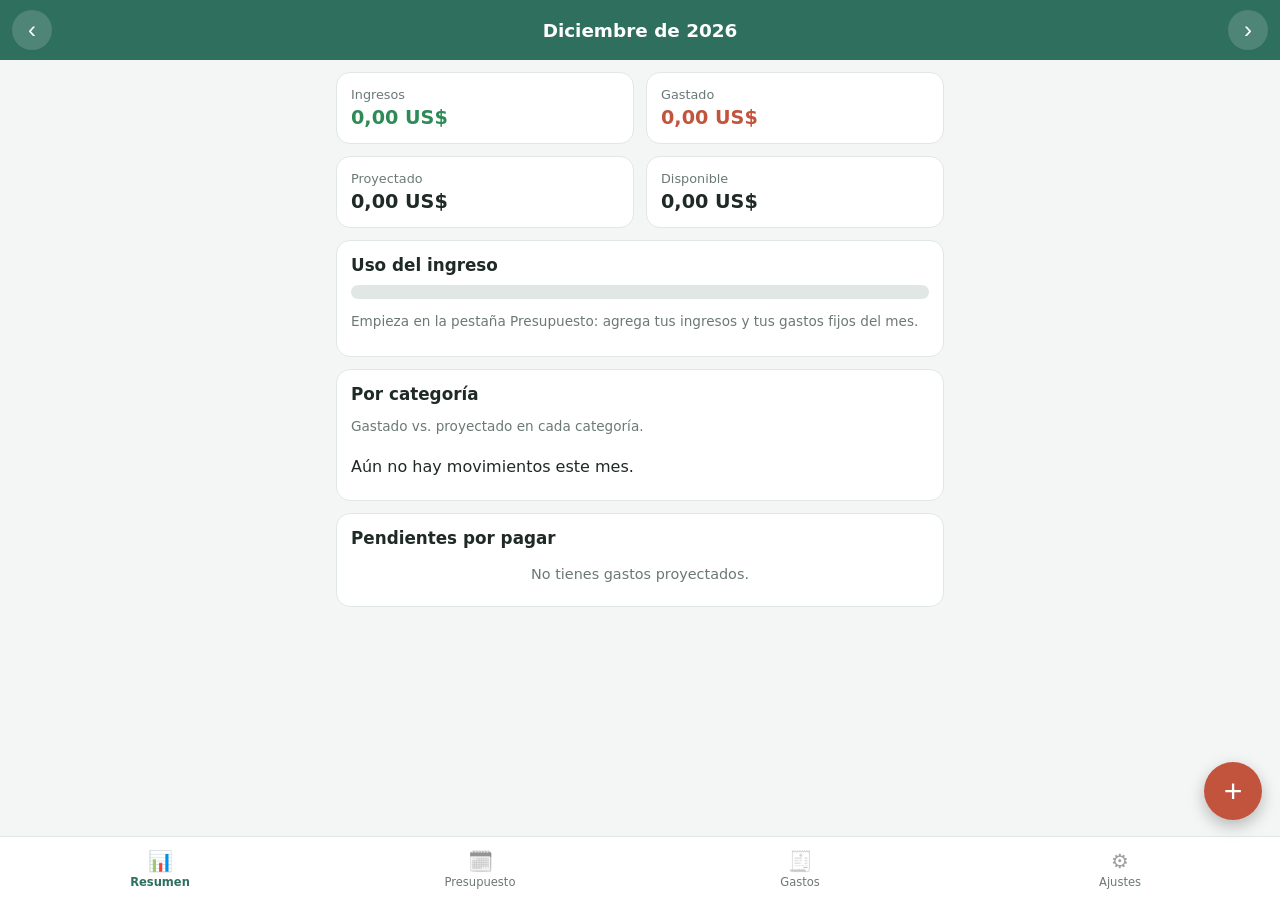
==== presupuesto/index.html @ 67d17700 "Add personal budget mobile app (PWA) Installable offline web app in presupuesto/: monthly income, pr" ====
<!doctype html>
<html lang="es">
<head>
  <meta charset="utf-8">
  <meta name="viewport" content="width=device-width,initial-scale=1,viewport-fit=cover">
  <title>Mi Presupuesto</title>
  <meta name="description" content="Presupuesto personal: ingresos, gastos proyectados y gastos adicionales por categoría.">
  <meta name="theme-color" content="#2f6f5e">
  <meta name="apple-mobile-web-app-capable" content="yes">
  <meta name="apple-mobile-web-app-status-bar-style" content="default">
  <meta name="apple-mobile-web-app-title" content="Presupuesto">
  <link rel="manifest" href="manifest.webmanifest">
  <link rel="icon" href="icons/icon.svg" type="image/svg+xml">
  <link rel="apple-touch-icon" href="icons/apple-touch-icon.png">
  <link rel="stylesheet" href="styles.css">
</head>
<body>
  <header class="topbar">
    <button class="icon-btn" id="prevMonth" aria-label="Mes anterior">‹</button>
    <h1 id="monthLabel">—</h1>
    <button class="icon-btn" id="nextMonth" aria-label="Mes siguiente">›</button>
  </header>

  <main>
    <!-- RESUMEN -->
    <section class="view active" id="view-resumen">
      <div class="cards">
        <div class="card stat">
          <span class="label">Ingresos</span>
          <span class="value income" id="sumIncome">0</span>
        </div>
        <div class="card stat">
          <span class="label">Gastado</span>
          <span class="value expense" id="sumSpent">0</span>
        </div>
        <div class="card stat">
          <span class="label">Proyectado</span>
          <span class="value" id="sumPlanned">0</span>
        </div>
        <div class="card stat">
          <span class="label">Disponible</span>
          <span class="value" id="sumAvailable">0</span>
        </div>
      </div>

      <div class="card">
        <div class="row-between">
          <h2>Uso del ingreso</h2>
          <span class="muted" id="usePct">0%</span>
        </div>
        <div class="bar big"><div class="bar-fill" id="useBar"></div></div>
        <p class="muted small" id="projectionNote"></p>
      </div>

      <div class="card">
        <h2>Por categoría</h2>
        <p class="muted small">Gastado vs. proyectado en cada categoría.</p>
        <ul class="cat-list" id="catSummary"></ul>
      </div>

      <div class="card">
        <div class="row-between">
          <h2>Pendientes por pagar</h2>
          <span class="muted" id="pendingTotal"></span>
        </div>
        <ul class="list" id="pendingList"></ul>
      </div>
    </section>

    <!-- PRESUPUESTO -->
    <section class="view" id="view-presupuesto">
      <div class="card">
        <div class="row-between">
          <h2>Ingresos del mes</h2>
          <button class="btn small" data-action="add-income">+ Ingreso</button>
        </div>
        <ul class="list" id="incomeList"></ul>
        <div class="row-between total-row"><span>Total</span><strong id="incomeTotal">0</strong></div>
      </div>

      <div class="card">
        <div class="row-between">
          <h2>Gastos proyectados</h2>
          <button class="btn small" data-action="add-planned">+ Gasto fijo</button>
        </div>
        <p class="muted small">Arriendo, servicios, deudas, mercado… Márcalos como pagados cuando los pagues.</p>
        <ul class="list" id="plannedList"></ul>
        <div class="row-between total-row"><span>Total</span><strong id="plannedTotal">0</strong></div>
      </div>

      <button class="btn ghost full" id="copyPrev">Copiar presupuesto del mes anterior</button>
    </section>

    <!-- GASTOS -->
    <section class="view" id="view-gastos">
      <div class="card">
        <div class="row-between">
          <h2>Gastos registrados</h2>
          <select id="filterCat" aria-label="Filtrar por categoría"></select>
        </div>
        <ul class="list" id="expenseList"></ul>
        <div class="row-between total-row"><span>Total</span><strong id="expenseTotal">0</strong></div>
      </div>
    </section>

    <!-- AJUSTES -->
    <section class="view" id="view-ajustes">
      <div class="card">
        <div class="row-between">
          <h2>Categorías</h2>
          <button class="btn small" data-action="add-category">+ Categoría</button>
        </div>
        <ul class="list" id="categoryList"></ul>
      </div>

      <div class="card">
        <h2>Moneda</h2>
        <select id="currency">
          <option value="USD">Dólar (USD)</option>
          <option value="COP">Peso colombiano (COP)</option>
          <option value="MXN">Peso mexicano (MXN)</option>
          <option value="EUR">Euro (EUR)</option>
          <option value="ARS">Peso argentino (ARS)</option>
          <option value="CLP">Peso chileno (CLP)</option>
          <option value="PEN">Sol peruano (PEN)</option>
          <option value="GTQ">Quetzal (GTQ)</option>
          <option value="DOP">Peso dominicano (DOP)</option>
        </select>
      </div>

      <div class="card">
        <h2>Tus datos</h2>
        <p class="muted small">Todo se guarda solo en este celular. Haz copias de seguridad de vez en cuando.</p>
        <div class="btn-col">
          <button class="btn ghost" id="exportJson">Descargar copia de seguridad</button>
          <label class="btn ghost file-btn">Restaurar copia
            <input type="file" id="importJson" accept="application/json,.json" hidden>
          </label>
          <button class="btn ghost" id="exportCsv">Exportar gastos del mes (CSV)</button>
          <button class="btn danger" id="resetAll">Borrar todos los datos</button>
        </div>
      </div>
    </section>
  </main>

  <button class="fab" data-action="add-expense" aria-label="Registrar gasto">+</button>

  <nav class="tabbar">
    <button class="tab active" data-view="resumen"><span>📊</span>Resumen</button>
    <button class="tab" data-view="presupuesto"><span>🗓️</span>Presupuesto</button>
    <button class="tab" data-view="gastos"><span>🧾</span>Gastos</button>
    <button class="tab" data-view="ajustes"><span>⚙️</span>Ajustes</button>
  </nav>

  <dialog id="modal">
    <form method="dialog" id="modalForm">
      <h2 id="modalTitle"></h2>
      <div id="modalBody"></div>
      <div class="modal-actions">
        <button type="button" class="btn danger ghost" id="modalDelete" hidden>Eliminar</button>
        <span class="spacer"></span>
        <button type="button" class="btn ghost" id="modalCancel">Cancelar</button>
        <button type="submit" class="btn" id="modalSave">Guardar</button>
      </div>
    </form>
  </dialog>

  <div class="toast" id="toast" role="status" aria-live="polite"></div>

  <script src="app.js"></script>
</body>
</html>
---- presupuesto/styles.css ----
:root {
  --bg: #f4f6f5;
  --surface: #ffffff;
  --text: #1f2a27;
  --muted: #6b7975;
  --border: #e1e7e5;
  --primary: #2f6f5e;
  --primary-soft: #e3f0ec;
  --income: #2e8b57;
  --expense: #c2543d;
  --warn: #d9952b;
  --radius: 14px;
  --tabbar-h: 64px;
}

@media (prefers-color-scheme: dark) {
  :root {
    --bg: #111715;
    --surface: #1a2220;
    --text: #e6eeeb;
    --muted: #93a39e;
    --border: #2a3532;
    --primary: #5fb59b;
    --primary-soft: #1f3530;
    --income: #5cc28a;
    --expense: #ee7e66;
  }
}

* { box-sizing: border-box; }

html, body {
  margin: 0;
  background: var(--bg);
  color: var(--text);
  font-family: system-ui, -apple-system, "Segoe UI", Roboto, sans-serif;
  font-size: 16px;
  -webkit-tap-highlight-color: transparent;
}

body {
  padding-bottom: calc(var(--tabbar-h) + env(safe-area-inset-bottom) + 24px);
}

h1, h2 { margin: 0; }
h2 { font-size: 1.05rem; }

.muted { color: var(--muted); }
.small { font-size: 0.85rem; }

/* Barra superior */
.topbar {
  position: sticky;
  top: 0;
  z-index: 5;
  display: flex;
  align-items: center;
  justify-content: space-between;
  padding: calc(10px + env(safe-area-inset-top)) 12px 10px;
  background: var(--primary);
  color: #fff;
}
.topbar h1 { font-size: 1.15rem; }
.icon-btn {
  width: 40px; height: 40px;
  border: 0; border-radius: 50%;
  background: rgba(255,255,255,0.15);
  color: inherit;
  font-size: 1.5rem;
  line-height: 1;
  cursor: pointer;
}

main { max-width: 640px; margin: 0 auto; padding: 12px 16px; }

.view { display: none; flex-direction: column; gap: 12px; }
.view.active { display: flex; }

.card {
  background: var(--surface);
  border: 1px solid var(--border);
  border-radius: var(--radius);
  padding: 14px;
}

.cards { display: grid; grid-template-columns: 1fr 1fr; gap: 12px; }
.stat { display: flex; flex-direction: column; gap: 4px; }
.stat .label { font-size: 0.8rem; color: var(--muted); }
.stat .value { font-size: 1.2rem; font-weight: 700; font-variant-numeric: tabular-nums; word-break: break-all; }
.value.income { color: var(--income); }
.value.expense { color: var(--expense); }
.value.negative { color: var(--expense); }

.row-between { display: flex; align-items: center; justify-content: space-between; gap: 8px; }
.total-row { border-top: 1px solid var(--border); margin-top: 8px; padding-top: 10px; }

/* Barras de progreso */
.bar { height: 8px; border-radius: 99px; background: var(--border); overflow: hidden; margin-top: 6px; }
.bar.big { height: 14px; margin: 10px 0 6px; }
.bar-fill { height: 100%; width: 0; background: var(--primary); border-radius: inherit; transition: width .3s; }
.bar-fill.warn { background: var(--warn); }
.bar-fill.over { background: var(--expense); }

/* Listas */
.list, .cat-list { list-style: none; margin: 8px 0 0; padding: 0; }
.list li {
  display: flex; align-items: center; gap: 10px;
  padding: 10px 0;
  border-bottom: 1px solid var(--border);
}
.list li:last-child { border-bottom: 0; }
.list .empty { color: var(--muted); font-size: 0.9rem; justify-content: center; border: 0; }
.item-main { flex: 1; min-width: 0; cursor: pointer; }
.item-title { white-space: nowrap; overflow: hidden; text-overflow: ellipsis; }
.item-sub { font-size: 0.8rem; color: var(--muted); }
.amount { font-weight: 600; font-variant-numeric: tabular-nums; white-space: nowrap; }
.amount.neg { color: var(--expense); }
.amount.pos { color: var(--income); }
.paid .item-title { text-decoration: line-through; color: var(--muted); }

.emoji {
  width: 36px; height: 36px; flex: none;
  display: grid; place-items: center;
  border-radius: 10px;
  background: var(--primary-soft);
  font-size: 1.1rem;
}

.cat-list li { padding: 10px 0; border-bottom: 1px solid var(--border); }
.cat-list li:last-child { border-bottom: 0; }
.cat-head { display: flex; align-items: center; gap: 8px; }
.cat-head .name { flex: 1; }
.cat-head .nums { font-size: 0.85rem; color: var(--muted); font-variant-numeric: tabular-nums; }

.check {
  width: 26px; height: 26px; flex: none;
  border-radius: 50%;
  border: 2px solid var(--border);
  background: transparent;
  color: #fff;
  font-size: 0.9rem;
  cursor: pointer;
}
.check.on { background: var(--income); border-color: var(--income); }

.tag {
  display: inline-block;
  font-size: 0.7rem;
  padding: 1px 6px;
  border-radius: 99px;
  background: var(--primary-soft);
  color: var(--primary);
  margin-left: 4px;
}

/* Botones */
.btn {
  appearance: none;
  border: 0;
  border-radius: 10px;
  background: var(--primary);
  color: #fff;
  padding: 12px 16px;
  font: inherit;
  font-weight: 600;
  cursor: pointer;
  text-align: center;
}
.btn.small { padding: 6px 12px; font-size: 0.85rem; }
.btn.ghost { background: var(--primary-soft); color: var(--primary); }
.btn.danger { background: var(--expense); color: #fff; }
.btn.danger.ghost { background: transparent; color: var(--expense); padding-left: 0; }
.btn.full { width: 100%; }
.btn-col { display: flex; flex-direction: column; gap: 8px; margin-top: 10px; }
.file-btn { display: block; }

.fab {
  position: fixed;
  right: 18px;
  bottom: calc(var(--tabbar-h) + env(safe-area-inset-bottom) + 16px);
  width: 58px; height: 58px;
  border-radius: 50%;
  border: 0;
  background: var(--expense);
  color: #fff;
  font-size: 2rem;
  line-height: 1;
  box-shadow: 0 6px 16px rgba(0,0,0,0.25);
  cursor: pointer;
  z-index: 6;
}

/* Barra de pestañas */
.tabbar {
  position: fixed;
  left: 0; right: 0; bottom: 0;
  height: calc(var(--tabbar-h) + env(safe-area-inset-bottom));
  padding-bottom: env(safe-area-inset-bottom);
  display: grid;
  grid-template-columns: repeat(4, 1fr);
  background: var(--surface);
  border-top: 1px solid var(--border);
  z-index: 5;
}
.tab {
  border: 0; background: none;
  color: var(--muted);
  font: inherit; font-size: 0.72rem;
  display: flex; flex-direction: column; align-items: center; justify-content: center; gap: 2px;
  cursor: pointer;
}
.tab span { font-size: 1.25rem; filter: grayscale(1); opacity: .7; }
.tab.active { color: var(--primary); font-weight: 600; }
.tab.active span { filter: none; opacity: 1; }

/* Formularios */
select, input, textarea {
  width: 100%;
  font: inherit;
  font-size: 16px; /* evita zoom en iOS */
  color: var(--text);
  background: var(--bg);
  border: 1px solid var(--border);
  border-radius: 10px;
  padding: 10px 12px;
}
#filterCat { width: auto; max-width: 50%; padding: 6px 10px; }
.field { display: flex; flex-direction: column; gap: 4px; margin-bottom: 12px; }
.field label { font-size: 0.85rem; color: var(--muted); }
.field-row { display: grid; grid-template-columns: 1fr 1fr; gap: 10px; }
.checkbox { display: flex; align-items: center; gap: 8px; margin-bottom: 12px; }
.checkbox input { width: auto; }

dialog {
  width: min(520px, calc(100% - 24px));
  border: 0;
  border-radius: var(--radius);
  padding: 18px;
  background: var(--surface);
  color: var(--text);
}
dialog::backdrop { background: rgba(0,0,0,0.45); }
dialog h2 { margin-bottom: 14px; }
.modal-actions { display: flex; gap: 8px; align-items: center; margin-top: 6px; }
.spacer { flex: 1; }

.emoji-picker { display: flex; flex-wrap: wrap; gap: 6px; }
.emoji-picker button {
  width: 40px; height: 40px;
  border-radius: 10px;
  border: 1px solid var(--border);
  background: var(--bg);
  font-size: 1.2rem;
  cursor: pointer;
}
.emoji-picker button.on { border-color: var(--primary); background: var(--primary-soft); }

.toast {
  position: fixed;
  left: 50%;
  bottom: calc(var(--tabbar-h) + env(safe-area-inset-bottom) + 90px);
  transform: translateX(-50%) translateY(20px);
  background: var(--text);
  color: var(--surface);
  padding: 10px 16px;
  border-radius: 99px;
  font-size: 0.9rem;
  opacity: 0;
  pointer-events: none;
  transition: opacity .2s, transform .2s;
  z-index: 20;
  max-width: calc(100% - 32px);
}
.toast.show { opacity: 1; transform: translateX(-50%) translateY(0); }
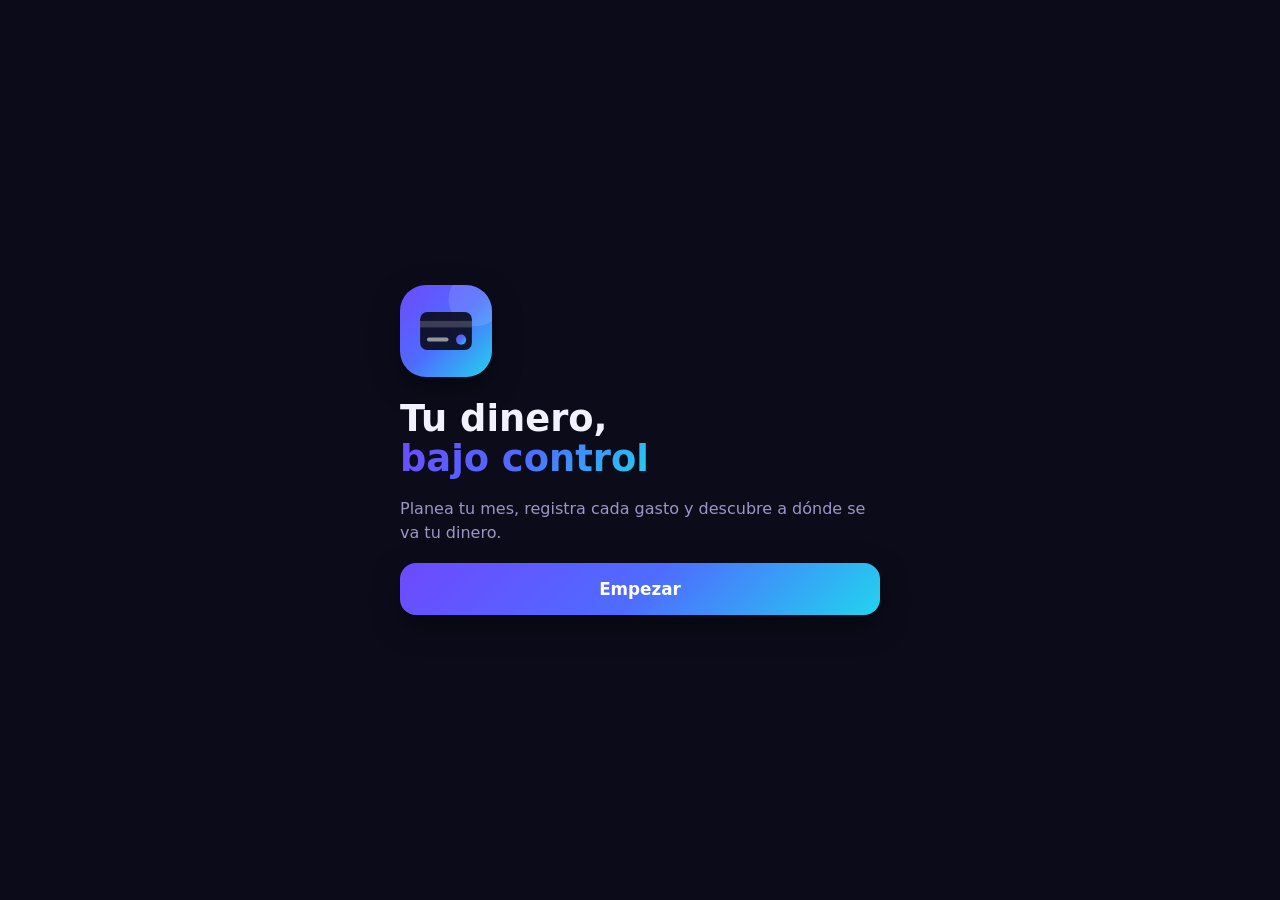
==== commit daa253e9: "Redesign budget app with native-style UI, charts and payment reminders - Welcome flow asking name, c" ====
--- a/presupuesto/index.html
+++ b/presupuesto/index.html
@@ -1,13 +1,14 @@
 <!doctype html>
-<html lang="es">
+<html lang="es" data-theme="nexora">
 <head>
   <meta charset="utf-8">
   <meta name="viewport" content="width=device-width,initial-scale=1,viewport-fit=cover">
   <title>Mi Presupuesto</title>
   <meta name="description" content="Presupuesto personal: ingresos, gastos proyectados y gastos adicionales por categoría.">
-  <meta name="theme-color" content="#2f6f5e">
+  <meta name="theme-color" content="#0b0b1a">
   <meta name="apple-mobile-web-app-capable" content="yes">
-  <meta name="apple-mobile-web-app-status-bar-style" content="default">
+  <meta name="mobile-web-app-capable" content="yes">
+  <meta name="apple-mobile-web-app-status-bar-style" content="black-translucent">
   <meta name="apple-mobile-web-app-title" content="Presupuesto">
   <link rel="manifest" href="manifest.webmanifest">
   <link rel="icon" href="icons/icon.svg" type="image/svg+xml">
@@ -15,152 +16,230 @@
   <link rel="stylesheet" href="styles.css">
 </head>
 <body>
-  <header class="topbar">
-    <button class="icon-btn" id="prevMonth" aria-label="Mes anterior">‹</button>
-    <h1 id="monthLabel">—</h1>
-    <button class="icon-btn" id="nextMonth" aria-label="Mes siguiente">›</button>
+  <!-- ============ BIENVENIDA ============ -->
+  <div class="onboarding" id="onboarding" hidden>
+    <div class="ob-step active" data-step="0">
+      <div class="ob-logo"><img src="icons/icon.svg" alt=""></div>
+      <h1>Tu dinero,<br><span class="grad-text">bajo control</span></h1>
+      <p>Planea tu mes, registra cada gasto y descubre a dónde se va tu dinero.</p>
+      <button class="btn primary big" data-ob-next>Empezar</button>
+    </div>
+    <div class="ob-step" data-step="1">
+      <span class="ob-count">1 de 3</span>
+      <h2>¿Cómo te llamamos?</h2>
+      <input id="obName" class="ob-input" maxlength="30" autocomplete="given-name" value="Mauricio">
+      <button class="btn primary big" data-ob-next>Continuar</button>
+    </div>
+    <div class="ob-step" data-step="2">
+      <span class="ob-count">2 de 3</span>
+      <h2>¿Qué moneda usas?</h2>
+      <div class="ob-options" id="obCurrency"></div>
+      <button class="btn primary big" data-ob-next>Continuar</button>
+    </div>
+    <div class="ob-step" data-step="3">
+      <span class="ob-count">3 de 3</span>
+      <h2>¿Cuánto ganas al mes?</h2>
+      <p>Lo puedes cambiar después. Si tienes varios ingresos, agrégalos luego en Presupuesto.</p>
+      <div class="amount-field">
+        <span class="amount-prefix">$</span>
+        <input id="obIncome" inputmode="decimal" placeholder="0" autocomplete="off">
+      </div>
+      <button class="btn primary big" id="obFinish">¡Listo!</button>
+    </div>
+  </div>
+
+  <!-- ============ APP ============ -->
+  <header class="appbar">
+    <div class="hello">
+      <div class="avatar" id="avatar">M</div>
+      <div>
+        <small id="helloTime">Hola</small>
+        <strong id="helloName">Mauricio</strong>
+      </div>
+    </div>
+    <button class="round-btn" data-action="open-settings" aria-label="Ajustes">
+      <svg viewBox="0 0 24 24"><path d="M12 15.5a3.5 3.5 0 1 0 0-7 3.5 3.5 0 0 0 0 7Z"/><path d="M19.4 15a1.7 1.7 0 0 0 .3 1.8l.1.1a2 2 0 1 1-2.8 2.8l-.1-.1a1.7 1.7 0 0 0-1.8-.3 1.7 1.7 0 0 0-1 1.5V21a2 2 0 1 1-4 0v-.1a1.7 1.7 0 0 0-1.1-1.5 1.7 1.7 0 0 0-1.8.3l-.1.1a2 2 0 1 1-2.8-2.8l.1-.1a1.7 1.7 0 0 0 .3-1.8 1.7 1.7 0 0 0-1.5-1H3a2 2 0 1 1 0-4h.1a1.7 1.7 0 0 0 1.5-1.1 1.7 1.7 0 0 0-.3-1.8l-.1-.1a2 2 0 1 1 2.8-2.8l.1.1a1.7 1.7 0 0 0 1.8.3H9a1.7 1.7 0 0 0 1-1.5V3a2 2 0 1 1 4 0v.1a1.7 1.7 0 0 0 1 1.5 1.7 1.7 0 0 0 1.8-.3l.1-.1a2 2 0 1 1 2.8 2.8l-.1.1a1.7 1.7 0 0 0-.3 1.8V9a1.7 1.7 0 0 0 1.5 1H21a2 2 0 1 1 0 4h-.1a1.7 1.7 0 0 0-1.5 1Z"/></svg>
+    </button>
   </header>
 
+  <div class="month-switch" id="monthSwitch">
+    <button class="chev" id="prevMonth" aria-label="Mes anterior">‹</button>
+    <span id="monthLabel">—</span>
+    <button class="chev" id="nextMonth" aria-label="Mes siguiente">›</button>
+  </div>
+
   <main>
-    <!-- RESUMEN -->
-    <section class="view active" id="view-resumen">
-      <div class="cards">
-        <div class="card stat">
-          <span class="label">Ingresos</span>
-          <span class="value income" id="sumIncome">0</span>
-        </div>
-        <div class="card stat">
-          <span class="label">Gastado</span>
-          <span class="value expense" id="sumSpent">0</span>
-        </div>
-        <div class="card stat">
-          <span class="label">Proyectado</span>
-          <span class="value" id="sumPlanned">0</span>
-        </div>
-        <div class="card stat">
-          <span class="label">Disponible</span>
-          <span class="value" id="sumAvailable">0</span>
-        </div>
-      </div>
-
-      <div class="card">
-        <div class="row-between">
-          <h2>Uso del ingreso</h2>
-          <span class="muted" id="usePct">0%</span>
-        </div>
-        <div class="bar big"><div class="bar-fill" id="useBar"></div></div>
-        <p class="muted small" id="projectionNote"></p>
-      </div>
-
-      <div class="card">
-        <h2>Por categoría</h2>
-        <p class="muted small">Gastado vs. proyectado en cada categoría.</p>
-        <ul class="cat-list" id="catSummary"></ul>
-      </div>
-
-      <div class="card">
-        <div class="row-between">
-          <h2>Pendientes por pagar</h2>
-          <span class="muted" id="pendingTotal"></span>
-        </div>
-        <ul class="list" id="pendingList"></ul>
+    <!-- INICIO -->
+    <section class="view active" id="view-inicio">
+      <div class="hero">
+        <span class="hero-label">Disponible este mes</span>
+        <span class="hero-amount" id="heroAvailable">$0</span>
+        <div class="hero-row">
+          <div><span class="dot in"></span>Ingresos<strong id="heroIncome">$0</strong></div>
+          <div><span class="dot out"></span>Gastado<strong id="heroSpent">$0</strong></div>
+        </div>
+        <div class="hero-bar"><div id="heroBar"></div></div>
+        <span class="hero-note" id="heroNote"></span>
+      </div>
+
+      <div class="card" id="remindersCard">
+        <div class="card-head">
+          <h2>🔔 Próximos pagos</h2>
+          <button class="link" data-goto="presupuesto">Ver todos</button>
+        </div>
+        <ul class="list" id="reminderList"></ul>
+      </div>
+
+      <div class="card">
+        <div class="card-head"><h2>¿En qué se va tu dinero?</h2></div>
+        <div class="donut-wrap">
+          <div class="donut" id="donut"></div>
+          <ul class="legend" id="legend"></ul>
+        </div>
+      </div>
+
+      <div class="card">
+        <div class="card-head">
+          <h2>Últimos movimientos</h2>
+          <button class="link" data-goto="gastos">Ver todo</button>
+        </div>
+        <ul class="list" id="recentList"></ul>
       </div>
     </section>
 
     <!-- PRESUPUESTO -->
     <section class="view" id="view-presupuesto">
-      <div class="card">
-        <div class="row-between">
-          <h2>Ingresos del mes</h2>
-          <button class="btn small" data-action="add-income">+ Ingreso</button>
+      <div class="summary-pills">
+        <div class="pill-stat"><span>Ingresos</span><strong class="pos" id="incomeTotal">0</strong></div>
+        <div class="pill-stat"><span>Proyectado</span><strong id="plannedTotal">0</strong></div>
+        <div class="pill-stat"><span>Libre</span><strong id="freeTotal">0</strong></div>
+      </div>
+
+      <div class="card">
+        <div class="card-head">
+          <h2>💰 Ingresos</h2>
+          <button class="chip-btn" data-action="add-income">+ Agregar</button>
         </div>
         <ul class="list" id="incomeList"></ul>
-        <div class="row-between total-row"><span>Total</span><strong id="incomeTotal">0</strong></div>
-      </div>
-
-      <div class="card">
-        <div class="row-between">
-          <h2>Gastos proyectados</h2>
-          <button class="btn small" data-action="add-planned">+ Gasto fijo</button>
-        </div>
-        <p class="muted small">Arriendo, servicios, deudas, mercado… Márcalos como pagados cuando los pagues.</p>
+      </div>
+
+      <div class="card">
+        <div class="card-head">
+          <h2>📌 Gastos fijos del mes</h2>
+          <button class="chip-btn" data-action="add-planned">+ Agregar</button>
+        </div>
+        <p class="muted small">Toca el círculo cuando pagues. Te avisamos cuando se acerque la fecha.</p>
         <ul class="list" id="plannedList"></ul>
-        <div class="row-between total-row"><span>Total</span><strong id="plannedTotal">0</strong></div>
-      </div>
-
-      <button class="btn ghost full" id="copyPrev">Copiar presupuesto del mes anterior</button>
+      </div>
+
+      <button class="btn soft full" id="copyPrev">Copiar presupuesto del mes anterior</button>
     </section>
 
     <!-- GASTOS -->
     <section class="view" id="view-gastos">
-      <div class="card">
-        <div class="row-between">
-          <h2>Gastos registrados</h2>
-          <select id="filterCat" aria-label="Filtrar por categoría"></select>
-        </div>
-        <ul class="list" id="expenseList"></ul>
-        <div class="row-between total-row"><span>Total</span><strong id="expenseTotal">0</strong></div>
+      <div class="chips-scroll" id="filterChips"></div>
+      <div class="card">
+        <div class="card-head">
+          <h2 id="expenseHead">Movimientos</h2>
+          <strong class="neg" id="expenseTotal">0</strong>
+        </div>
+        <div id="expenseGroups"></div>
+      </div>
+    </section>
+
+    <!-- ANÁLISIS -->
+    <section class="view" id="view-analisis">
+      <div class="stats-grid">
+        <div class="mini-card"><span>Gasto diario promedio</span><strong id="statDaily">—</strong></div>
+        <div class="mini-card"><span>Proyección a fin de mes</span><strong id="statProjection">—</strong></div>
+        <div class="mini-card"><span>Categoría con más gasto</span><strong id="statTop">—</strong></div>
+        <div class="mini-card"><span>Gastos adicionales</span><strong id="statExtras">—</strong></div>
+      </div>
+
+      <div class="card">
+        <div class="card-head"><h2>Últimos 6 meses</h2></div>
+        <div class="bars" id="monthBars"></div>
+        <div class="bars-legend"><span><i class="dot in"></i>Ingresos</span><span><i class="dot out"></i>Gastos</span></div>
+      </div>
+
+      <div class="card">
+        <div class="card-head"><h2>Presupuesto vs. real</h2></div>
+        <ul class="cat-list" id="catSummary"></ul>
       </div>
     </section>
 
     <!-- AJUSTES -->
     <section class="view" id="view-ajustes">
-      <div class="card">
-        <div class="row-between">
+      <button class="back" data-goto="inicio">‹ Volver</button>
+
+      <div class="card profile">
+        <div class="avatar big" id="avatarBig">M</div>
+        <div class="field grow">
+          <label for="profileName">Tu nombre</label>
+          <input id="profileName" maxlength="30">
+        </div>
+      </div>
+
+      <div class="card">
+        <h2>Tema</h2>
+        <div class="themes" id="themes"></div>
+      </div>
+
+      <div class="card">
+        <h2>Moneda</h2>
+        <select id="currency"></select>
+      </div>
+
+      <div class="card">
+        <div class="card-head">
           <h2>Categorías</h2>
-          <button class="btn small" data-action="add-category">+ Categoría</button>
+          <button class="chip-btn" data-action="add-category">+ Nueva</button>
         </div>
         <ul class="list" id="categoryList"></ul>
       </div>
 
       <div class="card">
-        <h2>Moneda</h2>
-        <select id="currency">
-          <option value="USD">Dólar (USD)</option>
-          <option value="COP">Peso colombiano (COP)</option>
-          <option value="MXN">Peso mexicano (MXN)</option>
-          <option value="EUR">Euro (EUR)</option>
-          <option value="ARS">Peso argentino (ARS)</option>
-          <option value="CLP">Peso chileno (CLP)</option>
-          <option value="PEN">Sol peruano (PEN)</option>
-          <option value="GTQ">Quetzal (GTQ)</option>
-          <option value="DOP">Peso dominicano (DOP)</option>
-        </select>
-      </div>
-
-      <div class="card">
         <h2>Tus datos</h2>
-        <p class="muted small">Todo se guarda solo en este celular. Haz copias de seguridad de vez en cuando.</p>
+        <p class="muted small">Todo se guarda solo en este celular. Descarga una copia de seguridad de vez en cuando.</p>
         <div class="btn-col">
-          <button class="btn ghost" id="exportJson">Descargar copia de seguridad</button>
-          <label class="btn ghost file-btn">Restaurar copia
+          <button class="btn soft" id="exportJson">Descargar copia de seguridad</button>
+          <label class="btn soft">Restaurar copia
             <input type="file" id="importJson" accept="application/json,.json" hidden>
           </label>
-          <button class="btn ghost" id="exportCsv">Exportar gastos del mes (CSV)</button>
-          <button class="btn danger" id="resetAll">Borrar todos los datos</button>
+          <button class="btn soft" id="exportCsv">Exportar gastos del mes (CSV)</button>
+          <button class="btn danger-soft" id="resetAll">Borrar todos los datos</button>
         </div>
       </div>
     </section>
   </main>
 
-  <button class="fab" data-action="add-expense" aria-label="Registrar gasto">+</button>
-
   <nav class="tabbar">
-    <button class="tab active" data-view="resumen"><span>📊</span>Resumen</button>
-    <button class="tab" data-view="presupuesto"><span>🗓️</span>Presupuesto</button>
-    <button class="tab" data-view="gastos"><span>🧾</span>Gastos</button>
-    <button class="tab" data-view="ajustes"><span>⚙️</span>Ajustes</button>
+    <button class="tab active" data-goto="inicio">
+      <svg viewBox="0 0 24 24"><path d="M3 10.5 12 3l9 7.5V20a1 1 0 0 1-1 1h-5v-6h-6v6H4a1 1 0 0 1-1-1Z"/></svg>Inicio
+    </button>
+    <button class="tab" data-goto="presupuesto">
+      <svg viewBox="0 0 24 24"><rect x="3" y="5" width="18" height="16" rx="2"/><path d="M3 10h18M8 3v4M16 3v4"/></svg>Presupuesto
+      <span class="badge" id="dueBadge" hidden>0</span>
+    </button>
+    <button class="tab-fab" data-action="add-expense" aria-label="Registrar gasto">
+      <svg viewBox="0 0 24 24"><path d="M12 5v14M5 12h14"/></svg>
+    </button>
+    <button class="tab" data-goto="gastos">
+      <svg viewBox="0 0 24 24"><path d="M6 3h12v18l-3-2-3 2-3-2-3 2Z"/><path d="M9 8h6M9 12h6"/></svg>Gastos
+    </button>
+    <button class="tab" data-goto="analisis">
+      <svg viewBox="0 0 24 24"><path d="M4 20V10M10 20V4M16 20v-7M22 20H2"/></svg>Análisis
+    </button>
   </nav>
 
-  <dialog id="modal">
-    <form method="dialog" id="modalForm">
-      <h2 id="modalTitle"></h2>
-      <div id="modalBody"></div>
-      <div class="modal-actions">
-        <button type="button" class="btn danger ghost" id="modalDelete" hidden>Eliminar</button>
-        <span class="spacer"></span>
-        <button type="button" class="btn ghost" id="modalCancel">Cancelar</button>
-        <button type="submit" class="btn" id="modalSave">Guardar</button>
+  <dialog id="sheet">
+    <form method="dialog" id="sheetForm">
+      <div class="grabber"></div>
+      <h2 id="sheetTitle"></h2>
+      <div id="sheetBody"></div>
+      <div class="sheet-actions">
+        <button type="submit" class="btn primary big" id="sheetSave">Guardar</button>
+        <button type="button" class="btn ghost" id="sheetDelete" hidden>Eliminar</button>
       </div>
     </form>
   </dialog>
--- a/presupuesto/styles.css
+++ b/presupuesto/styles.css
@@ -1,274 +1,586 @@
+/* ===================== Temas ===================== */
+:root,
+[data-theme="nexora"] {
+  --bg: #0b0b1a;
+  --surface: #15152b;
+  --surface-2: #1f1f3d;
+  --text: #f2f1ff;
+  --muted: #9a97c7;
+  --border: #2a2a4d;
+  --primary: #7c5cff;
+  --primary-text: #ffffff;
+  --accent: #22d3ee;
+  --grad: linear-gradient(135deg, #6d4aff 0%, #4f6bff 50%, #22d3ee 100%);
+  --income: #34d399;
+  --expense: #fb7185;
+  --warn: #fbbf24;
+  --shadow: 0 10px 30px rgba(0, 0, 0, 0.35);
+}
+[data-theme="nexora-claro"] {
+  --bg: #f4f4fb;
+  --surface: #ffffff;
+  --surface-2: #eeeefa;
+  --text: #17162b;
+  --muted: #6c6a8a;
+  --border: #e3e2f2;
+  --primary: #6d4aff;
+  --primary-text: #ffffff;
+  --accent: #0eb5d4;
+  --grad: linear-gradient(135deg, #6d4aff 0%, #4f6bff 50%, #22d3ee 100%);
+  --income: #10a875;
+  --expense: #e5485f;
+  --warn: #d68a00;
+  --shadow: 0 10px 30px rgba(60, 50, 140, 0.12);
+}
+[data-theme="esmeralda"] {
+  --bg: #08130f;
+  --surface: #10211b;
+  --surface-2: #173029;
+  --text: #ecfbf4;
+  --muted: #8fb5a6;
+  --border: #21403a;
+  --primary: #10b981;
+  --primary-text: #ffffff;
+  --accent: #a3e635;
+  --grad: linear-gradient(135deg, #047857 0%, #10b981 55%, #a3e635 100%);
+  --income: #4ade80;
+  --expense: #f87171;
+  --warn: #facc15;
+  --shadow: 0 10px 30px rgba(0, 0, 0, 0.35);
+}
+[data-theme="dorado"] {
+  --bg: #0a0a0a;
+  --surface: #161616;
+  --surface-2: #222;
+  --text: #f7f3ea;
+  --muted: #a8a193;
+  --border: #2e2b25;
+  --primary: #d4a94f;
+  --primary-text: #1a1408;
+  --accent: #f5d98b;
+  --grad: linear-gradient(135deg, #8a6a2a 0%, #d4a94f 50%, #f5d98b 100%);
+  --income: #7ddc9a;
+  --expense: #f08a7a;
+  --warn: #f5c451;
+  --shadow: 0 10px 30px rgba(0, 0, 0, 0.45);
+}
+
 :root {
-  --bg: #f4f6f5;
-  --surface: #ffffff;
-  --text: #1f2a27;
-  --muted: #6b7975;
-  --border: #e1e7e5;
-  --primary: #2f6f5e;
-  --primary-soft: #e3f0ec;
-  --income: #2e8b57;
-  --expense: #c2543d;
-  --warn: #d9952b;
-  --radius: 14px;
-  --tabbar-h: 64px;
-}
-
-@media (prefers-color-scheme: dark) {
-  :root {
-    --bg: #111715;
-    --surface: #1a2220;
-    --text: #e6eeeb;
-    --muted: #93a39e;
-    --border: #2a3532;
-    --primary: #5fb59b;
-    --primary-soft: #1f3530;
-    --income: #5cc28a;
-    --expense: #ee7e66;
-  }
+  --radius: 22px;
+  --tabbar-h: 70px;
 }
 
 * { box-sizing: border-box; }
+[hidden] { display: none !important; }
 
 html, body {
   margin: 0;
   background: var(--bg);
   color: var(--text);
-  font-family: system-ui, -apple-system, "Segoe UI", Roboto, sans-serif;
+  font-family: -apple-system, BlinkMacSystemFont, "SF Pro Text", system-ui, "Segoe UI", Roboto, sans-serif;
   font-size: 16px;
   -webkit-tap-highlight-color: transparent;
-}
+  -webkit-user-select: none;
+  user-select: none;
+  overscroll-behavior-y: none;
+}
+input, textarea { -webkit-user-select: text; user-select: text; }
 
 body {
+  min-height: 100vh;
   padding-bottom: calc(var(--tabbar-h) + env(safe-area-inset-bottom) + 24px);
 }
 
 h1, h2 { margin: 0; }
-h2 { font-size: 1.05rem; }
+h2 { font-size: 1.02rem; font-weight: 700; }
+svg { width: 24px; height: 24px; fill: none; stroke: currentColor; stroke-width: 2; stroke-linecap: round; stroke-linejoin: round; }
 
 .muted { color: var(--muted); }
-.small { font-size: 0.85rem; }
-
-/* Barra superior */
-.topbar {
-  position: sticky;
-  top: 0;
-  z-index: 5;
+.small { font-size: 0.84rem; }
+.pos { color: var(--income); }
+.neg { color: var(--expense); }
+
+/* ===================== Encabezado ===================== */
+.appbar {
   display: flex;
   align-items: center;
   justify-content: space-between;
-  padding: calc(10px + env(safe-area-inset-top)) 12px 10px;
-  background: var(--primary);
+  padding: calc(14px + env(safe-area-inset-top)) 18px 6px;
+  max-width: 640px;
+  margin: 0 auto;
+}
+.hello { display: flex; align-items: center; gap: 12px; }
+.hello small { display: block; color: var(--muted); font-size: 0.82rem; }
+.hello strong { font-size: 1.25rem; }
+.avatar {
+  width: 44px; height: 44px;
+  border-radius: 50%;
+  background: var(--grad);
   color: #fff;
-}
-.topbar h1 { font-size: 1.15rem; }
-.icon-btn {
-  width: 40px; height: 40px;
-  border: 0; border-radius: 50%;
-  background: rgba(255,255,255,0.15);
-  color: inherit;
-  font-size: 1.5rem;
-  line-height: 1;
-  cursor: pointer;
-}
-
-main { max-width: 640px; margin: 0 auto; padding: 12px 16px; }
-
-.view { display: none; flex-direction: column; gap: 12px; }
-.view.active { display: flex; }
-
+  display: grid; place-items: center;
+  font-weight: 800; font-size: 1.15rem;
+  flex: none;
+}
+.avatar.big { width: 64px; height: 64px; font-size: 1.6rem; }
+.round-btn {
+  width: 44px; height: 44px;
+  border-radius: 50%;
+  border: 1px solid var(--border);
+  background: var(--surface);
+  color: var(--text);
+  display: grid; place-items: center;
+  cursor: pointer;
+}
+.round-btn svg { width: 22px; height: 22px; }
+
+.month-switch {
+  display: flex; align-items: center; justify-content: center; gap: 10px;
+  margin: 8px auto 4px;
+}
+.month-switch span {
+  min-width: 150px; text-align: center;
+  font-weight: 700;
+  padding: 8px 16px;
+  border-radius: 99px;
+  background: var(--surface);
+  border: 1px solid var(--border);
+}
+.chev {
+  width: 36px; height: 36px; border-radius: 50%;
+  border: 0; background: transparent; color: var(--muted);
+  font-size: 1.6rem; line-height: 1; cursor: pointer;
+}
+
+main { max-width: 640px; margin: 0 auto; padding: 10px 16px; }
+
+.view { display: none; flex-direction: column; gap: 14px; }
+.view.active { display: flex; animation: fade-in .25s ease; }
+@keyframes fade-in { from { opacity: 0; transform: translateY(8px); } to { opacity: 1; transform: none; } }
+
+/* ===================== Tarjetas ===================== */
 .card {
   background: var(--surface);
   border: 1px solid var(--border);
   border-radius: var(--radius);
-  padding: 14px;
-}
-
-.cards { display: grid; grid-template-columns: 1fr 1fr; gap: 12px; }
-.stat { display: flex; flex-direction: column; gap: 4px; }
-.stat .label { font-size: 0.8rem; color: var(--muted); }
-.stat .value { font-size: 1.2rem; font-weight: 700; font-variant-numeric: tabular-nums; word-break: break-all; }
-.value.income { color: var(--income); }
-.value.expense { color: var(--expense); }
-.value.negative { color: var(--expense); }
-
-.row-between { display: flex; align-items: center; justify-content: space-between; gap: 8px; }
-.total-row { border-top: 1px solid var(--border); margin-top: 8px; padding-top: 10px; }
-
-/* Barras de progreso */
-.bar { height: 8px; border-radius: 99px; background: var(--border); overflow: hidden; margin-top: 6px; }
-.bar.big { height: 14px; margin: 10px 0 6px; }
-.bar-fill { height: 100%; width: 0; background: var(--primary); border-radius: inherit; transition: width .3s; }
+  padding: 16px;
+}
+.card-head { display: flex; align-items: center; justify-content: space-between; gap: 8px; margin-bottom: 4px; }
+.link { border: 0; background: none; color: var(--primary); font: inherit; font-size: 0.86rem; font-weight: 600; cursor: pointer; padding: 4px; }
+[data-theme="nexora"] .link, [data-theme="esmeralda"] .link { color: var(--accent); }
+
+.hero {
+  position: relative;
+  overflow: hidden;
+  border-radius: 28px;
+  padding: 22px 20px 18px;
+  background: var(--grad);
+  color: #fff;
+  box-shadow: var(--shadow);
+  display: flex; flex-direction: column;
+}
+.hero::after {
+  content: "";
+  position: absolute;
+  width: 220px; height: 220px;
+  right: -70px; top: -90px;
+  border-radius: 50%;
+  background: rgba(255, 255, 255, 0.12);
+}
+.hero-label { font-size: 0.88rem; opacity: 0.85; }
+.hero-amount { font-size: 2.3rem; font-weight: 800; letter-spacing: -0.02em; margin: 4px 0 14px; font-variant-numeric: tabular-nums; }
+.hero-amount.negative { color: #ffe0e5; }
+.hero-row { display: grid; grid-template-columns: 1fr 1fr; gap: 10px; position: relative; z-index: 1; }
+.hero-row > div {
+  background: rgba(255, 255, 255, 0.16);
+  border-radius: 16px;
+  padding: 10px 12px;
+  font-size: 0.8rem;
+  display: flex; flex-direction: column; gap: 2px;
+}
+.hero-row strong { font-size: 1.05rem; font-variant-numeric: tabular-nums; }
+.hero-bar { height: 8px; border-radius: 99px; background: rgba(255, 255, 255, 0.25); margin: 14px 0 8px; overflow: hidden; }
+.hero-bar div { height: 100%; width: 0; background: #fff; border-radius: inherit; transition: width .5s ease; }
+.hero-note { font-size: 0.8rem; opacity: 0.9; }
+
+.dot { display: inline-block; width: 8px; height: 8px; border-radius: 50%; margin-right: 6px; vertical-align: middle; }
+.dot.in { background: var(--income); }
+.dot.out { background: var(--expense); }
+.hero .dot.in { background: #b6ffd9; }
+.hero .dot.out { background: #ffc2cc; }
+
+/* ===================== Listas ===================== */
+.list { list-style: none; margin: 6px 0 0; padding: 0; }
+.list li {
+  display: flex; align-items: center; gap: 12px;
+  padding: 11px 0;
+  border-bottom: 1px solid var(--border);
+}
+.list li:last-child { border-bottom: 0; }
+.list .empty { color: var(--muted); font-size: 0.9rem; justify-content: center; text-align: center; border: 0; padding: 18px 0; }
+.item-main { flex: 1; min-width: 0; cursor: pointer; }
+.item-title { font-weight: 600; white-space: nowrap; overflow: hidden; text-overflow: ellipsis; }
+.item-sub { font-size: 0.8rem; color: var(--muted); margin-top: 2px; display: flex; align-items: center; gap: 6px; flex-wrap: wrap; }
+.amount { font-weight: 700; font-variant-numeric: tabular-nums; white-space: nowrap; }
+.paid .item-title { text-decoration: line-through; color: var(--muted); }
+
+.ico {
+  width: 42px; height: 42px; flex: none;
+  display: grid; place-items: center;
+  border-radius: 14px;
+  font-size: 1.2rem;
+  background: color-mix(in srgb, var(--c, var(--primary)) 22%, transparent);
+}
+
+.check {
+  width: 28px; height: 28px; flex: none;
+  border-radius: 50%;
+  border: 2px solid var(--muted);
+  background: transparent;
+  color: #fff;
+  font-size: 0.9rem; font-weight: 800;
+  cursor: pointer;
+  transition: transform .15s;
+}
+.check:active { transform: scale(0.85); }
+.check.on { background: var(--income); border-color: var(--income); }
+
+.status {
+  font-size: 0.7rem; font-weight: 700;
+  padding: 2px 8px;
+  border-radius: 99px;
+  background: var(--surface-2);
+  color: var(--muted);
+}
+.status.late { background: color-mix(in srgb, var(--expense) 20%, transparent); color: var(--expense); }
+.status.soon { background: color-mix(in srgb, var(--warn) 20%, transparent); color: var(--warn); }
+.status.ok { background: color-mix(in srgb, var(--income) 20%, transparent); color: var(--income); }
+.tag { font-size: 0.7rem; padding: 1px 7px; border-radius: 99px; background: var(--surface-2); color: var(--muted); }
+
+.pay-btn {
+  border: 0; border-radius: 99px;
+  padding: 7px 14px;
+  background: var(--primary); color: var(--primary-text);
+  font: inherit; font-size: 0.8rem; font-weight: 700;
+  cursor: pointer;
+}
+
+.date-head { font-size: 0.78rem; font-weight: 700; color: var(--muted); text-transform: uppercase; letter-spacing: .04em; margin: 14px 0 0; }
+.date-head:first-child { margin-top: 4px; }
+
+/* ===================== Gráficas ===================== */
+.donut-wrap { display: flex; align-items: center; gap: 18px; margin-top: 8px; }
+.donut { position: relative; width: 140px; height: 140px; flex: none; }
+.donut svg { width: 100%; height: 100%; transform: rotate(-90deg); }
+.donut circle { fill: none; stroke-width: 16; }
+.donut-center {
+  position: absolute; inset: 0;
+  display: flex; flex-direction: column; align-items: center; justify-content: center;
+  text-align: center;
+}
+.donut-center span { font-size: 0.7rem; color: var(--muted); }
+.donut-center strong { font-size: 0.8rem; font-variant-numeric: tabular-nums; }
+.legend { list-style: none; margin: 0; padding: 0; flex: 1; min-width: 0; display: flex; flex-direction: column; gap: 8px; }
+.legend li { display: flex; align-items: center; gap: 8px; font-size: 0.84rem; }
+.legend li .name { flex: 1; white-space: nowrap; overflow: hidden; text-overflow: ellipsis; }
+.legend li .pct { color: var(--muted); font-variant-numeric: tabular-nums; }
+.swatch { width: 10px; height: 10px; border-radius: 3px; flex: none; }
+.donut-empty { color: var(--muted); font-size: 0.9rem; text-align: center; padding: 18px 0; width: 100%; }
+
+.bars { display: flex; align-items: flex-end; justify-content: space-between; gap: 6px; height: 170px; margin-top: 14px; }
+.bar-group { flex: 1; display: flex; flex-direction: column; align-items: center; gap: 6px; height: 100%; }
+.bar-pair { flex: 1; width: 100%; display: flex; align-items: flex-end; justify-content: center; gap: 4px; }
+.bar-pair i { display: block; width: 12px; border-radius: 6px 6px 3px 3px; min-height: 3px; transition: height .5s ease; }
+.bar-pair i.in { background: var(--income); }
+.bar-pair i.out { background: var(--expense); }
+.bar-group span { font-size: 0.72rem; color: var(--muted); text-transform: capitalize; }
+.bar-group.current span { color: var(--text); font-weight: 700; }
+.bars-legend { display: flex; gap: 16px; justify-content: center; margin-top: 10px; font-size: 0.8rem; color: var(--muted); }
+
+.cat-list { list-style: none; margin: 6px 0 0; padding: 0; }
+.cat-list li { padding: 10px 0; border-bottom: 1px solid var(--border); }
+.cat-list li:last-child { border-bottom: 0; }
+.cat-head { display: flex; align-items: center; gap: 8px; font-size: 0.92rem; }
+.cat-head .name { flex: 1; font-weight: 600; }
+.cat-head .nums { font-size: 0.8rem; color: var(--muted); font-variant-numeric: tabular-nums; }
+.bar { height: 8px; border-radius: 99px; background: var(--surface-2); overflow: hidden; margin-top: 8px; }
+.bar-fill { height: 100%; width: 0; border-radius: inherit; background: var(--income); transition: width .4s; }
 .bar-fill.warn { background: var(--warn); }
 .bar-fill.over { background: var(--expense); }
 
-/* Listas */
-.list, .cat-list { list-style: none; margin: 8px 0 0; padding: 0; }
-.list li {
-  display: flex; align-items: center; gap: 10px;
-  padding: 10px 0;
-  border-bottom: 1px solid var(--border);
-}
-.list li:last-child { border-bottom: 0; }
-.list .empty { color: var(--muted); font-size: 0.9rem; justify-content: center; border: 0; }
-.item-main { flex: 1; min-width: 0; cursor: pointer; }
-.item-title { white-space: nowrap; overflow: hidden; text-overflow: ellipsis; }
-.item-sub { font-size: 0.8rem; color: var(--muted); }
-.amount { font-weight: 600; font-variant-numeric: tabular-nums; white-space: nowrap; }
-.amount.neg { color: var(--expense); }
-.amount.pos { color: var(--income); }
-.paid .item-title { text-decoration: line-through; color: var(--muted); }
-
-.emoji {
-  width: 36px; height: 36px; flex: none;
-  display: grid; place-items: center;
-  border-radius: 10px;
-  background: var(--primary-soft);
-  font-size: 1.1rem;
-}
-
-.cat-list li { padding: 10px 0; border-bottom: 1px solid var(--border); }
-.cat-list li:last-child { border-bottom: 0; }
-.cat-head { display: flex; align-items: center; gap: 8px; }
-.cat-head .name { flex: 1; }
-.cat-head .nums { font-size: 0.85rem; color: var(--muted); font-variant-numeric: tabular-nums; }
-
-.check {
-  width: 26px; height: 26px; flex: none;
-  border-radius: 50%;
-  border: 2px solid var(--border);
-  background: transparent;
-  color: #fff;
-  font-size: 0.9rem;
-  cursor: pointer;
-}
-.check.on { background: var(--income); border-color: var(--income); }
-
-.tag {
-  display: inline-block;
-  font-size: 0.7rem;
-  padding: 1px 6px;
+.stats-grid { display: grid; grid-template-columns: 1fr 1fr; gap: 12px; }
+.mini-card {
+  background: var(--surface);
+  border: 1px solid var(--border);
+  border-radius: 18px;
+  padding: 14px;
+  display: flex; flex-direction: column; gap: 6px;
+}
+.mini-card span { font-size: 0.76rem; color: var(--muted); }
+.mini-card strong { font-size: 1.05rem; font-variant-numeric: tabular-nums; word-break: break-word; }
+
+.summary-pills { display: grid; grid-template-columns: repeat(3, 1fr); gap: 10px; }
+.pill-stat {
+  background: var(--surface);
+  border: 1px solid var(--border);
+  border-radius: 18px;
+  padding: 12px 10px;
+  display: flex; flex-direction: column; gap: 4px;
+}
+.pill-stat span { font-size: 0.74rem; color: var(--muted); }
+.pill-stat strong { font-size: 0.95rem; font-variant-numeric: tabular-nums; white-space: nowrap; }
+
+/* ===================== Chips y botones ===================== */
+.chips-scroll { display: flex; gap: 8px; overflow-x: auto; scrollbar-width: none; margin: 0 -16px; padding: 0 16px 2px; }
+.chips-scroll::-webkit-scrollbar { display: none; }
+.chip {
+  flex: none;
+  border: 1px solid var(--border);
+  background: var(--surface);
+  color: var(--text);
   border-radius: 99px;
-  background: var(--primary-soft);
-  color: var(--primary);
-  margin-left: 4px;
-}
-
-/* Botones */
+  padding: 8px 14px;
+  font: inherit; font-size: 0.86rem;
+  cursor: pointer;
+  white-space: nowrap;
+}
+.chip.on { background: var(--primary); border-color: var(--primary); color: var(--primary-text); font-weight: 600; }
+
+.chip-btn {
+  border: 0; border-radius: 99px;
+  background: var(--surface-2);
+  color: var(--text);
+  padding: 7px 12px;
+  font: inherit; font-size: 0.82rem; font-weight: 600;
+  cursor: pointer;
+}
+
 .btn {
   appearance: none;
   border: 0;
-  border-radius: 10px;
-  background: var(--primary);
-  color: #fff;
-  padding: 12px 16px;
-  font: inherit;
-  font-weight: 600;
+  border-radius: 16px;
+  padding: 13px 18px;
+  font: inherit; font-weight: 700;
   cursor: pointer;
   text-align: center;
-}
-.btn.small { padding: 6px 12px; font-size: 0.85rem; }
-.btn.ghost { background: var(--primary-soft); color: var(--primary); }
-.btn.danger { background: var(--expense); color: #fff; }
-.btn.danger.ghost { background: transparent; color: var(--expense); padding-left: 0; }
+  display: block;
+  transition: transform .12s, opacity .12s;
+}
+.btn:active { transform: scale(0.97); }
+.btn.primary { background: var(--grad); color: #fff; box-shadow: var(--shadow); }
+[data-theme="dorado"] .btn.primary { color: #1a1408; }
+.btn.big { width: 100%; padding: 16px; font-size: 1.05rem; }
+.btn.soft { background: var(--surface-2); color: var(--text); }
+.btn.danger-soft { background: color-mix(in srgb, var(--expense) 18%, transparent); color: var(--expense); }
+.btn.ghost { background: transparent; color: var(--expense); }
 .btn.full { width: 100%; }
-.btn-col { display: flex; flex-direction: column; gap: 8px; margin-top: 10px; }
-.file-btn { display: block; }
-
-.fab {
-  position: fixed;
-  right: 18px;
-  bottom: calc(var(--tabbar-h) + env(safe-area-inset-bottom) + 16px);
-  width: 58px; height: 58px;
-  border-radius: 50%;
-  border: 0;
-  background: var(--expense);
-  color: #fff;
-  font-size: 2rem;
-  line-height: 1;
-  box-shadow: 0 6px 16px rgba(0,0,0,0.25);
-  cursor: pointer;
-  z-index: 6;
-}
-
-/* Barra de pestañas */
+.btn-col { display: flex; flex-direction: column; gap: 8px; margin-top: 12px; }
+
+.back { align-self: flex-start; border: 0; background: none; color: var(--muted); font: inherit; font-weight: 600; padding: 4px 0; cursor: pointer; }
+
+/* ===================== Barra de pestañas ===================== */
 .tabbar {
   position: fixed;
   left: 0; right: 0; bottom: 0;
   height: calc(var(--tabbar-h) + env(safe-area-inset-bottom));
-  padding-bottom: env(safe-area-inset-bottom);
+  padding: 0 6px env(safe-area-inset-bottom);
   display: grid;
-  grid-template-columns: repeat(4, 1fr);
-  background: var(--surface);
+  grid-template-columns: repeat(5, 1fr);
+  align-items: center;
+  background: color-mix(in srgb, var(--surface) 88%, transparent);
+  -webkit-backdrop-filter: blur(18px);
+  backdrop-filter: blur(18px);
   border-top: 1px solid var(--border);
-  z-index: 5;
+  z-index: 10;
 }
 .tab {
+  position: relative;
   border: 0; background: none;
   color: var(--muted);
-  font: inherit; font-size: 0.72rem;
-  display: flex; flex-direction: column; align-items: center; justify-content: center; gap: 2px;
-  cursor: pointer;
-}
-.tab span { font-size: 1.25rem; filter: grayscale(1); opacity: .7; }
-.tab.active { color: var(--primary); font-weight: 600; }
-.tab.active span { filter: none; opacity: 1; }
-
-/* Formularios */
+  font: inherit; font-size: 0.68rem; font-weight: 600;
+  display: flex; flex-direction: column; align-items: center; gap: 3px;
+  cursor: pointer;
+  padding: 6px 0;
+}
+.tab svg { width: 23px; height: 23px; }
+.tab.active { color: var(--text); }
+.tab.active svg { color: var(--primary); }
+[data-theme="nexora"] .tab.active svg { color: var(--accent); }
+.badge {
+  position: absolute;
+  top: 0; left: calc(50% + 6px);
+  min-width: 18px; height: 18px;
+  padding: 0 5px;
+  border-radius: 99px;
+  background: var(--expense);
+  color: #fff;
+  font-size: 0.68rem; font-weight: 800;
+  display: grid; place-items: center;
+}
+.tab-fab {
+  justify-self: center;
+  width: 58px; height: 58px;
+  margin-top: -26px;
+  border: 4px solid var(--bg);
+  border-radius: 50%;
+  background: var(--grad);
+  color: #fff;
+  display: grid; place-items: center;
+  box-shadow: var(--shadow);
+  cursor: pointer;
+  transition: transform .15s;
+}
+.tab-fab:active { transform: scale(0.92); }
+.tab-fab svg { width: 28px; height: 28px; stroke-width: 2.6; }
+body.in-settings .tab-fab { opacity: .0; pointer-events: none; }
+
+/* ===================== Hoja inferior (formularios) ===================== */
+dialog#sheet {
+  position: fixed;
+  inset: auto 0 0 0;
+  margin: 0 auto;
+  width: 100%;
+  max-width: 640px;
+  max-height: 92vh;
+  border: 0;
+  border-radius: 28px 28px 0 0;
+  padding: 10px 18px calc(18px + env(safe-area-inset-bottom));
+  background: var(--surface);
+  color: var(--text);
+  overflow-y: auto;
+}
+dialog#sheet[open] { animation: sheet-up .28s cubic-bezier(.2, .9, .3, 1); }
+@keyframes sheet-up { from { transform: translateY(100%); } to { transform: none; } }
+dialog#sheet::backdrop { background: rgba(0, 0, 0, 0.55); -webkit-backdrop-filter: blur(3px); backdrop-filter: blur(3px); }
+.grabber { width: 40px; height: 5px; border-radius: 99px; background: var(--border); margin: 0 auto 12px; }
+#sheetTitle { text-align: center; margin-bottom: 10px; }
+.sheet-actions { display: flex; flex-direction: column; gap: 4px; margin-top: 10px; }
+
+.amount-field {
+  display: flex; align-items: center; justify-content: center; gap: 4px;
+  margin: 6px 0 16px;
+}
+.amount-prefix { font-size: 2rem; font-weight: 800; color: var(--muted); }
+.amount-field input {
+  width: 2ch;
+  max-width: 85%;
+  border: 0; background: transparent;
+  font-size: 2.6rem; font-weight: 800;
+  text-align: center;
+  padding: 0;
+  color: var(--text);
+}
+.amount-field input:focus { outline: none; }
+
 select, input, textarea {
   width: 100%;
   font: inherit;
   font-size: 16px; /* evita zoom en iOS */
   color: var(--text);
+  background: var(--surface-2);
+  border: 1px solid var(--border);
+  border-radius: 14px;
+  padding: 12px 14px;
+}
+select { appearance: none; -webkit-appearance: none; background-image: linear-gradient(45deg, transparent 50%, var(--muted) 50%), linear-gradient(135deg, var(--muted) 50%, transparent 50%); background-position: calc(100% - 20px) 50%, calc(100% - 15px) 50%; background-size: 5px 5px; background-repeat: no-repeat; }
+input:focus, select:focus { outline: 2px solid var(--primary); outline-offset: -1px; }
+.field { display: flex; flex-direction: column; gap: 6px; margin-bottom: 14px; }
+.field label, .field-label { font-size: 0.82rem; color: var(--muted); font-weight: 600; }
+.field.grow { flex: 1; margin: 0; }
+.field-row { display: grid; grid-template-columns: 1fr 1fr; gap: 10px; }
+
+.cat-grid { display: grid; grid-template-columns: repeat(4, 1fr); gap: 8px; }
+.cat-grid label {
+  display: flex; flex-direction: column; align-items: center; gap: 4px;
+  padding: 10px 4px;
+  border-radius: 14px;
+  border: 1px solid var(--border);
+  background: var(--surface-2);
+  font-size: 0.7rem;
+  text-align: center;
+  cursor: pointer;
+}
+.cat-grid label span:first-of-type { font-size: 1.35rem; }
+.cat-grid input { display: none; }
+.cat-grid label:has(input:checked) { border-color: var(--primary); background: color-mix(in srgb, var(--primary) 22%, transparent); font-weight: 700; }
+
+.emoji-picker, .color-picker { display: flex; flex-wrap: wrap; gap: 8px; }
+.emoji-picker button {
+  width: 42px; height: 42px;
+  border-radius: 12px;
+  border: 1px solid var(--border);
+  background: var(--surface-2);
+  font-size: 1.25rem;
+  cursor: pointer;
+}
+.color-picker button { width: 32px; height: 32px; border-radius: 50%; border: 3px solid transparent; cursor: pointer; }
+.emoji-picker button.on { border-color: var(--primary); background: color-mix(in srgb, var(--primary) 22%, transparent); }
+.color-picker button.on { border-color: var(--text); }
+
+/* ===================== Ajustes ===================== */
+.profile { display: flex; align-items: center; gap: 14px; }
+.themes { display: grid; grid-template-columns: repeat(2, 1fr); gap: 10px; margin-top: 10px; }
+.theme-opt {
+  border: 2px solid var(--border);
+  border-radius: 16px;
+  padding: 8px;
+  background: var(--surface-2);
+  color: var(--text);
+  font: inherit; font-size: 0.82rem; font-weight: 600;
+  display: flex; flex-direction: column; gap: 6px;
+  cursor: pointer;
+}
+.theme-opt i { display: block; height: 34px; border-radius: 10px; }
+.theme-opt.on { border-color: var(--primary); }
+#currency { margin-top: 10px; }
+
+/* ===================== Bienvenida ===================== */
+.onboarding {
+  position: fixed; inset: 0;
+  z-index: 50;
   background: var(--bg);
-  border: 1px solid var(--border);
-  border-radius: 10px;
-  padding: 10px 12px;
-}
-#filterCat { width: auto; max-width: 50%; padding: 6px 10px; }
-.field { display: flex; flex-direction: column; gap: 4px; margin-bottom: 12px; }
-.field label { font-size: 0.85rem; color: var(--muted); }
-.field-row { display: grid; grid-template-columns: 1fr 1fr; gap: 10px; }
-.checkbox { display: flex; align-items: center; gap: 8px; margin-bottom: 12px; }
-.checkbox input { width: auto; }
-
-dialog {
-  width: min(520px, calc(100% - 24px));
-  border: 0;
-  border-radius: var(--radius);
-  padding: 18px;
-  background: var(--surface);
-  color: var(--text);
-}
-dialog::backdrop { background: rgba(0,0,0,0.45); }
-dialog h2 { margin-bottom: 14px; }
-.modal-actions { display: flex; gap: 8px; align-items: center; margin-top: 6px; }
-.spacer { flex: 1; }
-
-.emoji-picker { display: flex; flex-wrap: wrap; gap: 6px; }
-.emoji-picker button {
-  width: 40px; height: 40px;
-  border-radius: 10px;
-  border: 1px solid var(--border);
-  background: var(--bg);
-  font-size: 1.2rem;
-  cursor: pointer;
-}
-.emoji-picker button.on { border-color: var(--primary); background: var(--primary-soft); }
+  padding: calc(30px + env(safe-area-inset-top)) 24px calc(30px + env(safe-area-inset-bottom));
+  display: flex;
+  overflow-y: auto;
+}
+.onboarding[hidden] { display: none; }
+.ob-step { display: none; flex-direction: column; gap: 18px; width: 100%; max-width: 480px; margin: auto; }
+.ob-step.active { display: flex; animation: fade-in .35s ease; }
+.ob-step h1 { font-size: 2.3rem; line-height: 1.1; }
+.ob-step h2 { font-size: 1.6rem; }
+.ob-step p { color: var(--muted); margin: 0; line-height: 1.5; }
+.ob-logo img { width: 92px; height: 92px; border-radius: 26px; box-shadow: var(--shadow); }
+.ob-count { color: var(--muted); font-size: 0.85rem; font-weight: 600; }
+.ob-input { font-size: 1.4rem; padding: 16px; font-weight: 700; }
+.ob-options { display: flex; flex-direction: column; gap: 8px; }
+.ob-options button {
+  display: flex; align-items: center; justify-content: space-between;
+  padding: 14px 16px;
+  border-radius: 16px;
+  border: 2px solid var(--border);
+  background: var(--surface);
+  color: var(--text);
+  font: inherit; font-weight: 600;
+  cursor: pointer;
+}
+.ob-options button.on { border-color: var(--primary); background: color-mix(in srgb, var(--primary) 18%, var(--surface)); }
+.ob-options button small { color: var(--muted); font-weight: 500; }
+.grad-text { background: var(--grad); -webkit-background-clip: text; background-clip: text; color: transparent; }
 
 .toast {
   position: fixed;
   left: 50%;
-  bottom: calc(var(--tabbar-h) + env(safe-area-inset-bottom) + 90px);
+  bottom: calc(var(--tabbar-h) + env(safe-area-inset-bottom) + 24px);
   transform: translateX(-50%) translateY(20px);
   background: var(--text);
-  color: var(--surface);
-  padding: 10px 16px;
+  color: var(--bg);
+  padding: 11px 18px;
   border-radius: 99px;
-  font-size: 0.9rem;
+  font-size: 0.9rem; font-weight: 600;
   opacity: 0;
   pointer-events: none;
   transition: opacity .2s, transform .2s;
-  z-index: 20;
+  z-index: 60;
   max-width: calc(100% - 32px);
+  text-align: center;
 }
 .toast.show { opacity: 1; transform: translateX(-50%) translateY(0); }
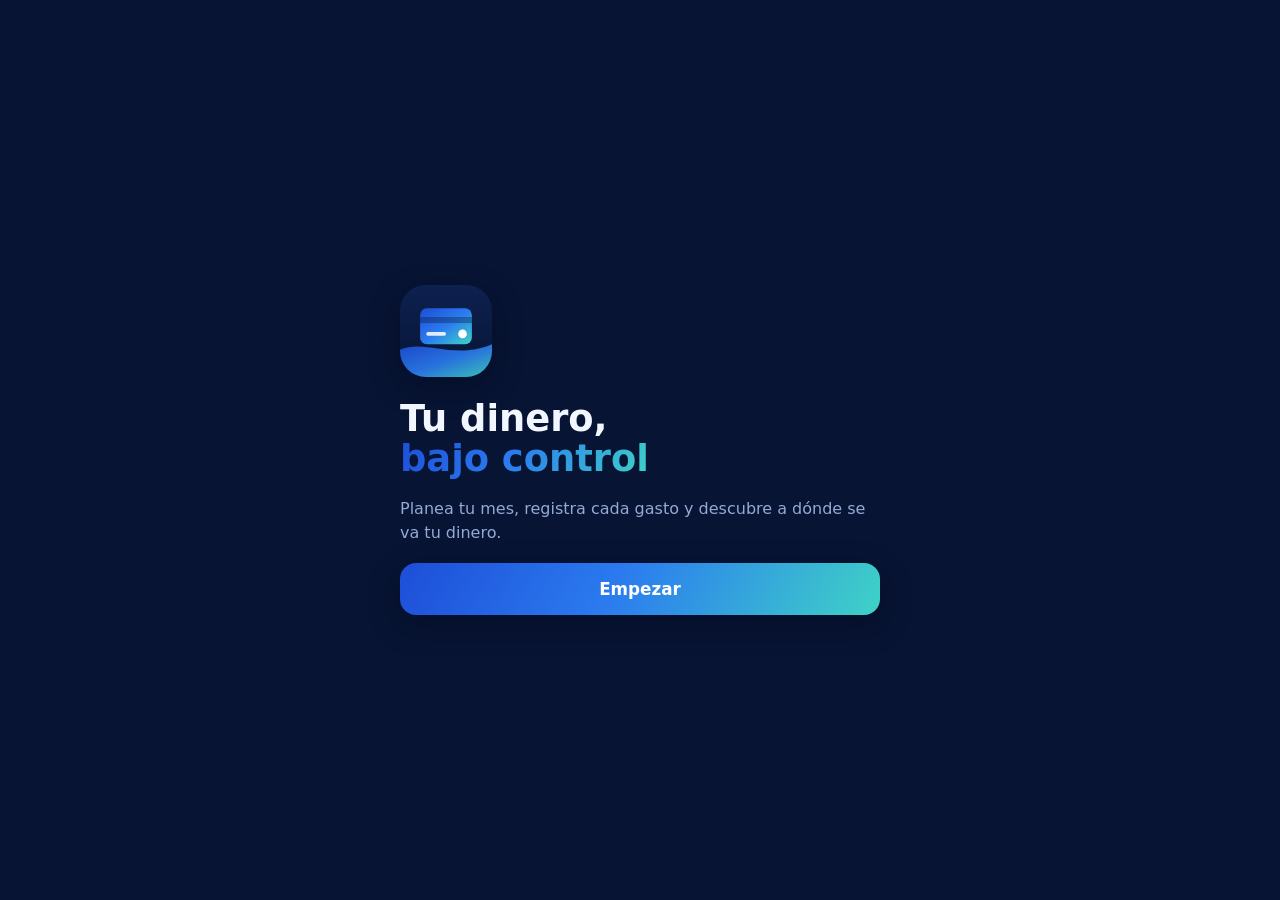
==== commit 9c876d41: "Use Nexora brand colors and default to Colombian pesos Navy background with blue-to-turquoise gradie" ====
--- a/presupuesto/index.html
+++ b/presupuesto/index.html
@@ -5,7 +5,7 @@
   <meta name="viewport" content="width=device-width,initial-scale=1,viewport-fit=cover">
   <title>Mi Presupuesto</title>
   <meta name="description" content="Presupuesto personal: ingresos, gastos proyectados y gastos adicionales por categoría.">
-  <meta name="theme-color" content="#0b0b1a">
+  <meta name="theme-color" content="#071433">
   <meta name="apple-mobile-web-app-capable" content="yes">
   <meta name="mobile-web-app-capable" content="yes">
   <meta name="apple-mobile-web-app-status-bar-style" content="black-translucent">
--- a/presupuesto/styles.css
+++ b/presupuesto/styles.css
@@ -1,36 +1,36 @@
 /* ===================== Temas ===================== */
 :root,
 [data-theme="nexora"] {
-  --bg: #0b0b1a;
-  --surface: #15152b;
-  --surface-2: #1f1f3d;
-  --text: #f2f1ff;
-  --muted: #9a97c7;
-  --border: #2a2a4d;
-  --primary: #7c5cff;
+  --bg: #071433;
+  --surface: #0d2150;
+  --surface-2: #142c63;
+  --text: #f1f6ff;
+  --muted: #94a9d6;
+  --border: #1d3a7a;
+  --primary: #2b6cf0;
   --primary-text: #ffffff;
-  --accent: #22d3ee;
-  --grad: linear-gradient(135deg, #6d4aff 0%, #4f6bff 50%, #22d3ee 100%);
-  --income: #34d399;
-  --expense: #fb7185;
+  --accent: #3fd3c6;
+  --grad: linear-gradient(120deg, #1d4ed8 0%, #2b7bef 45%, #3fd3c6 100%);
+  --income: #3fd3a0;
+  --expense: #ff7a8a;
   --warn: #fbbf24;
-  --shadow: 0 10px 30px rgba(0, 0, 0, 0.35);
+  --shadow: 0 10px 30px rgba(0, 8, 30, 0.45);
 }
 [data-theme="nexora-claro"] {
-  --bg: #f4f4fb;
+  --bg: #f2f6fc;
   --surface: #ffffff;
-  --surface-2: #eeeefa;
-  --text: #17162b;
-  --muted: #6c6a8a;
-  --border: #e3e2f2;
-  --primary: #6d4aff;
+  --surface-2: #e9f0fb;
+  --text: #0f2557;
+  --muted: #5b6f99;
+  --border: #dbe5f5;
+  --primary: #1f5fe0;
   --primary-text: #ffffff;
-  --accent: #0eb5d4;
-  --grad: linear-gradient(135deg, #6d4aff 0%, #4f6bff 50%, #22d3ee 100%);
-  --income: #10a875;
+  --accent: #14b3a8;
+  --grad: linear-gradient(120deg, #1d4ed8 0%, #2b7bef 45%, #3fd3c6 100%);
+  --income: #0f9f84;
   --expense: #e5485f;
   --warn: #d68a00;
-  --shadow: 0 10px 30px rgba(60, 50, 140, 0.12);
+  --shadow: 0 10px 30px rgba(15, 37, 87, 0.14);
 }
 [data-theme="esmeralda"] {
   --bg: #08130f;
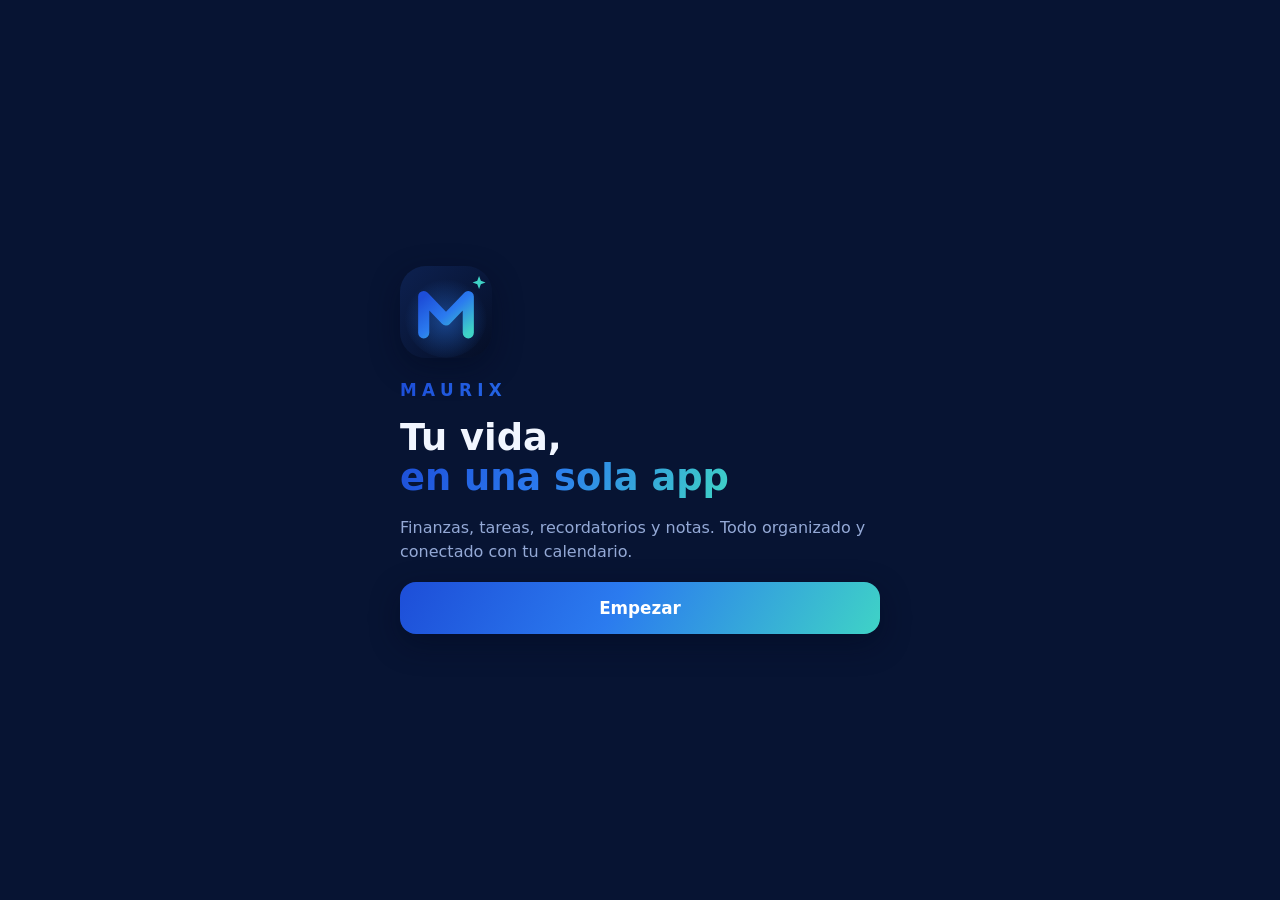
==== commit f9f2ce26: "Turn budget app into MAURIX personal hub - New name MAURIX and custom M monogram icon in Nexora colo" ====
--- a/presupuesto/index.html
+++ b/presupuesto/index.html
@@ -3,16 +3,18 @@
 <head>
   <meta charset="utf-8">
   <meta name="viewport" content="width=device-width,initial-scale=1,viewport-fit=cover">
-  <title>Mi Presupuesto</title>
-  <meta name="description" content="Presupuesto personal: ingresos, gastos proyectados y gastos adicionales por categoría.">
+  <title>MAURIX</title>
+  <meta name="description" content="MAURIX: finanzas, tareas, recordatorios y notas en una sola app.">
   <meta name="theme-color" content="#071433">
   <meta name="apple-mobile-web-app-capable" content="yes">
   <meta name="mobile-web-app-capable" content="yes">
   <meta name="apple-mobile-web-app-status-bar-style" content="black-translucent">
-  <meta name="apple-mobile-web-app-title" content="Presupuesto">
+  <meta name="apple-mobile-web-app-title" content="MAURIX">
+  <meta name="application-name" content="MAURIX">
   <link rel="manifest" href="manifest.webmanifest">
   <link rel="icon" href="icons/icon.svg" type="image/svg+xml">
-  <link rel="apple-touch-icon" href="icons/apple-touch-icon.png">
+  <link rel="icon" href="icons/icon-192.png" type="image/png" sizes="192x192">
+  <link rel="apple-touch-icon" sizes="180x180" href="icons/apple-touch-icon.png">
   <link rel="stylesheet" href="styles.css">
 </head>
 <body>
@@ -20,8 +22,9 @@
   <div class="onboarding" id="onboarding" hidden>
     <div class="ob-step active" data-step="0">
       <div class="ob-logo"><img src="icons/icon.svg" alt=""></div>
-      <h1>Tu dinero,<br><span class="grad-text">bajo control</span></h1>
-      <p>Planea tu mes, registra cada gasto y descubre a dónde se va tu dinero.</p>
+      <span class="wordmark">MAURIX</span>
+      <h1>Tu vida,<br><span class="grad-text">en una sola app</span></h1>
+      <p>Finanzas, tareas, recordatorios y notas. Todo organizado y conectado con tu calendario.</p>
       <button class="btn primary big" data-ob-next>Empezar</button>
     </div>
     <div class="ob-step" data-step="1">
@@ -39,7 +42,7 @@
     <div class="ob-step" data-step="3">
       <span class="ob-count">3 de 3</span>
       <h2>¿Cuánto ganas al mes?</h2>
-      <p>Lo puedes cambiar después. Si tienes varios ingresos, agrégalos luego en Presupuesto.</p>
+      <p>Lo puedes cambiar después en Finanzas → Presupuesto.</p>
       <div class="amount-field">
         <span class="amount-prefix">$</span>
         <input id="obIncome" inputmode="decimal" placeholder="0" autocomplete="off">
@@ -48,7 +51,7 @@
     </div>
   </div>
 
-  <!-- ============ APP ============ -->
+  <!-- ============ ENCABEZADO ============ -->
   <header class="appbar">
     <div class="hello">
       <div class="avatar" id="avatar">M</div>
@@ -62,115 +65,214 @@
     </button>
   </header>
 
-  <div class="month-switch" id="monthSwitch">
-    <button class="chev" id="prevMonth" aria-label="Mes anterior">‹</button>
-    <span id="monthLabel">—</span>
-    <button class="chev" id="nextMonth" aria-label="Mes siguiente">›</button>
-  </div>
-
   <main>
-    <!-- INICIO -->
-    <section class="view active" id="view-inicio">
-      <div class="hero">
-        <span class="hero-label">Disponible este mes</span>
-        <span class="hero-amount" id="heroAvailable">$0</span>
-        <div class="hero-row">
-          <div><span class="dot in"></span>Ingresos<strong id="heroIncome">$0</strong></div>
-          <div><span class="dot out"></span>Gastado<strong id="heroSpent">$0</strong></div>
-        </div>
-        <div class="hero-bar"><div id="heroBar"></div></div>
-        <span class="hero-note" id="heroNote"></span>
-      </div>
-
-      <div class="card" id="remindersCard">
+    <!-- ============ INICIO (HUB) ============ -->
+    <section class="view active" id="view-hub">
+      <p class="today-line" id="todayLine"></p>
+
+      <div class="tiles">
+        <button class="tile tile-fin" data-goto="finanzas">
+          <span class="tile-ico">💰</span>
+          <span class="tile-name">Finanzas</span>
+          <strong id="tileFin">$0</strong>
+          <small>disponible</small>
+        </button>
+        <button class="tile" data-goto="agenda" data-sub="tareas">
+          <span class="tile-ico">✅</span>
+          <span class="tile-name">Tareas</span>
+          <strong id="tileTasks">0</strong>
+          <small id="tileTasksSub">pendientes</small>
+        </button>
+        <button class="tile" data-goto="agenda" data-sub="recordatorios">
+          <span class="tile-ico">🔔</span>
+          <span class="tile-name">Recordatorios</span>
+          <strong id="tileRem">—</strong>
+          <small id="tileRemSub">próximo</small>
+        </button>
+        <button class="tile" data-goto="notas">
+          <span class="tile-ico">📝</span>
+          <span class="tile-name">Notas</span>
+          <strong id="tileNotes">0</strong>
+          <small>notas</small>
+        </button>
+      </div>
+
+      <div class="card">
         <div class="card-head">
-          <h2>🔔 Próximos pagos</h2>
-          <button class="link" data-goto="presupuesto">Ver todos</button>
-        </div>
-        <ul class="list" id="reminderList"></ul>
-      </div>
-
-      <div class="card">
-        <div class="card-head"><h2>¿En qué se va tu dinero?</h2></div>
-        <div class="donut-wrap">
-          <div class="donut" id="donut"></div>
-          <ul class="legend" id="legend"></ul>
-        </div>
-      </div>
-
-      <div class="card">
+          <h2>📅 Para hoy</h2>
+          <button class="link" data-goto="agenda" data-sub="tareas">Ver agenda</button>
+        </div>
+        <ul class="list" id="hubToday"></ul>
+      </div>
+
+      <div class="card" id="hubPaysCard">
         <div class="card-head">
-          <h2>Últimos movimientos</h2>
-          <button class="link" data-goto="gastos">Ver todo</button>
-        </div>
-        <ul class="list" id="recentList"></ul>
-      </div>
-    </section>
-
-    <!-- PRESUPUESTO -->
-    <section class="view" id="view-presupuesto">
-      <div class="summary-pills">
-        <div class="pill-stat"><span>Ingresos</span><strong class="pos" id="incomeTotal">0</strong></div>
-        <div class="pill-stat"><span>Proyectado</span><strong id="plannedTotal">0</strong></div>
-        <div class="pill-stat"><span>Libre</span><strong id="freeTotal">0</strong></div>
-      </div>
-
-      <div class="card">
+          <h2>💳 Próximos pagos</h2>
+          <button class="link" data-goto="finanzas" data-sub="presupuesto">Ver todos</button>
+        </div>
+        <ul class="list" id="hubPays"></ul>
+      </div>
+
+      <div class="card" id="hubNotesCard">
         <div class="card-head">
-          <h2>💰 Ingresos</h2>
-          <button class="chip-btn" data-action="add-income">+ Agregar</button>
-        </div>
-        <ul class="list" id="incomeList"></ul>
-      </div>
-
-      <div class="card">
-        <div class="card-head">
-          <h2>📌 Gastos fijos del mes</h2>
-          <button class="chip-btn" data-action="add-planned">+ Agregar</button>
-        </div>
-        <p class="muted small">Toca el círculo cuando pagues. Te avisamos cuando se acerque la fecha.</p>
-        <ul class="list" id="plannedList"></ul>
-      </div>
-
-      <button class="btn soft full" id="copyPrev">Copiar presupuesto del mes anterior</button>
-    </section>
-
-    <!-- GASTOS -->
-    <section class="view" id="view-gastos">
-      <div class="chips-scroll" id="filterChips"></div>
-      <div class="card">
-        <div class="card-head">
-          <h2 id="expenseHead">Movimientos</h2>
-          <strong class="neg" id="expenseTotal">0</strong>
-        </div>
-        <div id="expenseGroups"></div>
-      </div>
-    </section>
-
-    <!-- ANÁLISIS -->
-    <section class="view" id="view-analisis">
-      <div class="stats-grid">
-        <div class="mini-card"><span>Gasto diario promedio</span><strong id="statDaily">—</strong></div>
-        <div class="mini-card"><span>Proyección a fin de mes</span><strong id="statProjection">—</strong></div>
-        <div class="mini-card"><span>Categoría con más gasto</span><strong id="statTop">—</strong></div>
-        <div class="mini-card"><span>Gastos adicionales</span><strong id="statExtras">—</strong></div>
-      </div>
-
-      <div class="card">
-        <div class="card-head"><h2>Últimos 6 meses</h2></div>
-        <div class="bars" id="monthBars"></div>
-        <div class="bars-legend"><span><i class="dot in"></i>Ingresos</span><span><i class="dot out"></i>Gastos</span></div>
-      </div>
-
-      <div class="card">
-        <div class="card-head"><h2>Presupuesto vs. real</h2></div>
-        <ul class="cat-list" id="catSummary"></ul>
-      </div>
-    </section>
-
-    <!-- AJUSTES -->
+          <h2>📌 Notas fijadas</h2>
+          <button class="link" data-goto="notas">Ver notas</button>
+        </div>
+        <div class="notes-grid" id="hubNotes"></div>
+      </div>
+    </section>
+
+    <!-- ============ FINANZAS ============ -->
+    <section class="view" id="view-finanzas">
+      <div class="seg" id="finSeg">
+        <button data-sub="resumen" class="on">Resumen</button>
+        <button data-sub="presupuesto">Presupuesto<span class="badge-dot" id="dueBadge" hidden></span></button>
+        <button data-sub="gastos">Gastos</button>
+        <button data-sub="analisis">Análisis</button>
+      </div>
+
+      <div class="month-switch">
+        <button class="chev" id="prevMonth" aria-label="Mes anterior">‹</button>
+        <span id="monthLabel">—</span>
+        <button class="chev" id="nextMonth" aria-label="Mes siguiente">›</button>
+      </div>
+
+      <!-- Resumen -->
+      <div class="subview active" id="fin-resumen">
+        <div class="hero">
+          <span class="hero-label">Disponible este mes</span>
+          <span class="hero-amount" id="heroAvailable">$0</span>
+          <div class="hero-row">
+            <div><span><span class="dot in"></span>Ingresos</span><strong id="heroIncome">$0</strong></div>
+            <div><span><span class="dot out"></span>Gastado</span><strong id="heroSpent">$0</strong></div>
+          </div>
+          <div class="hero-bar"><div id="heroBar"></div></div>
+          <span class="hero-note" id="heroNote"></span>
+        </div>
+
+        <div class="card" id="remindersCard">
+          <div class="card-head">
+            <h2>🔔 Próximos pagos</h2>
+            <button class="link" data-goto="finanzas" data-sub="presupuesto">Ver todos</button>
+          </div>
+          <ul class="list" id="reminderList"></ul>
+        </div>
+
+        <div class="card">
+          <div class="card-head"><h2>¿En qué se va tu dinero?</h2></div>
+          <div class="donut-wrap">
+            <div class="donut" id="donut"></div>
+            <ul class="legend" id="legend"></ul>
+          </div>
+        </div>
+
+        <div class="card">
+          <div class="card-head">
+            <h2>Últimos movimientos</h2>
+            <button class="link" data-goto="finanzas" data-sub="gastos">Ver todo</button>
+          </div>
+          <ul class="list" id="recentList"></ul>
+        </div>
+      </div>
+
+      <!-- Presupuesto -->
+      <div class="subview" id="fin-presupuesto">
+        <div class="summary-pills">
+          <div class="pill-stat"><span>Ingresos</span><strong class="pos" id="incomeTotal">0</strong></div>
+          <div class="pill-stat"><span>Proyectado</span><strong id="plannedTotal">0</strong></div>
+          <div class="pill-stat"><span>Libre</span><strong id="freeTotal">0</strong></div>
+        </div>
+
+        <div class="card">
+          <div class="card-head">
+            <h2>💰 Ingresos</h2>
+            <button class="chip-btn" data-action="add-income">+ Agregar</button>
+          </div>
+          <ul class="list" id="incomeList"></ul>
+        </div>
+
+        <div class="card">
+          <div class="card-head">
+            <h2>📌 Gastos fijos del mes</h2>
+            <button class="chip-btn" data-action="add-planned">+ Agregar</button>
+          </div>
+          <p class="muted small">Toca el círculo cuando pagues. Toca un gasto para pasarlo a tu calendario.</p>
+          <ul class="list" id="plannedList"></ul>
+        </div>
+
+        <button class="btn soft full" id="copyPrev">Copiar presupuesto del mes anterior</button>
+      </div>
+
+      <!-- Gastos -->
+      <div class="subview" id="fin-gastos">
+        <div class="chips-scroll" id="filterChips"></div>
+        <div class="card">
+          <div class="card-head">
+            <h2 id="expenseHead">Movimientos</h2>
+            <strong class="neg" id="expenseTotal">0</strong>
+          </div>
+          <div id="expenseGroups"></div>
+        </div>
+      </div>
+
+      <!-- Análisis -->
+      <div class="subview" id="fin-analisis">
+        <div class="stats-grid">
+          <div class="mini-card"><span>Gasto diario promedio</span><strong id="statDaily">—</strong></div>
+          <div class="mini-card"><span>Proyección a fin de mes</span><strong id="statProjection">—</strong></div>
+          <div class="mini-card"><span>Categoría con más gasto</span><strong id="statTop">—</strong></div>
+          <div class="mini-card"><span>Gastos adicionales</span><strong id="statExtras">—</strong></div>
+        </div>
+
+        <div class="card">
+          <div class="card-head"><h2>Últimos 6 meses</h2></div>
+          <div class="bars" id="monthBars"></div>
+          <div class="bars-legend"><span><i class="dot in"></i>Ingresos</span><span><i class="dot out"></i>Gastos</span></div>
+        </div>
+
+        <div class="card">
+          <div class="card-head"><h2>Presupuesto vs. real</h2></div>
+          <ul class="cat-list" id="catSummary"></ul>
+        </div>
+      </div>
+    </section>
+
+    <!-- ============ AGENDA ============ -->
+    <section class="view" id="view-agenda">
+      <div class="seg two" id="agendaSeg">
+        <button data-sub="tareas" class="on">✅ Tareas</button>
+        <button data-sub="recordatorios">🔔 Recordatorios</button>
+      </div>
+
+      <div class="subview active" id="ag-tareas">
+        <div class="chips-scroll" id="taskChips"></div>
+        <div id="taskGroups"></div>
+      </div>
+
+      <div class="subview" id="ag-recordatorios">
+        <div class="card outlook-card">
+          <div>
+            <strong>📧 Correo de Outlook</strong>
+            <p class="muted small">Crea un recordatorio diario para revisar tu correo y pásalo a tu calendario.</p>
+          </div>
+          <div class="row-btns">
+            <button class="chip-btn" data-action="preset-outlook">+ Recordatorio</button>
+            <a class="chip-btn" href="ms-outlook://">Abrir Outlook</a>
+          </div>
+        </div>
+        <div id="remGroups"></div>
+      </div>
+    </section>
+
+    <!-- ============ NOTAS ============ -->
+    <section class="view" id="view-notas">
+      <input type="search" id="noteSearch" class="search" placeholder="🔍 Buscar en tus notas">
+      <div class="notes-grid" id="notesGrid"></div>
+    </section>
+
+    <!-- ============ AJUSTES ============ -->
     <section class="view" id="view-ajustes">
-      <button class="back" data-goto="inicio">‹ Volver</button>
+      <button class="back" data-goto="hub">‹ Volver</button>
 
       <div class="card profile">
         <div class="avatar big" id="avatarBig">M</div>
@@ -187,12 +289,21 @@
 
       <div class="card">
         <h2>Moneda</h2>
-        <select id="currency"></select>
+        <select id="currency" class="mt"></select>
+      </div>
+
+      <div class="card">
+        <h2>Calendario de Outlook</h2>
+        <p class="muted small">Para el botón “Outlook” al pasar tareas y recordatorios a tu calendario.</p>
+        <select id="outlookType" class="mt">
+          <option value="personal">Cuenta personal (Hotmail, Outlook.com)</option>
+          <option value="trabajo">Cuenta de trabajo o universidad (Microsoft 365)</option>
+        </select>
       </div>
 
       <div class="card">
         <div class="card-head">
-          <h2>Categorías</h2>
+          <h2>Categorías de gastos</h2>
           <button class="chip-btn" data-action="add-category">+ Nueva</button>
         </div>
         <ul class="list" id="categoryList"></ul>
@@ -210,25 +321,28 @@
           <button class="btn danger-soft" id="resetAll">Borrar todos los datos</button>
         </div>
       </div>
+
+      <p class="about"><span class="wordmark small">MAURIX</span><br>Hecha para Mauricio</p>
     </section>
   </main>
 
   <nav class="tabbar">
-    <button class="tab active" data-goto="inicio">
+    <button class="tab active" data-goto="hub">
       <svg viewBox="0 0 24 24"><path d="M3 10.5 12 3l9 7.5V20a1 1 0 0 1-1 1h-5v-6h-6v6H4a1 1 0 0 1-1-1Z"/></svg>Inicio
     </button>
-    <button class="tab" data-goto="presupuesto">
-      <svg viewBox="0 0 24 24"><rect x="3" y="5" width="18" height="16" rx="2"/><path d="M3 10h18M8 3v4M16 3v4"/></svg>Presupuesto
-      <span class="badge" id="dueBadge" hidden>0</span>
-    </button>
-    <button class="tab-fab" data-action="add-expense" aria-label="Registrar gasto">
+    <button class="tab" data-goto="finanzas">
+      <svg viewBox="0 0 24 24"><rect x="2" y="5" width="20" height="14" rx="3"/><path d="M2 10h20M6 15h4"/></svg>Finanzas
+      <span class="badge" id="finBadge" hidden>0</span>
+    </button>
+    <button class="tab-fab" data-action="fab" aria-label="Agregar">
       <svg viewBox="0 0 24 24"><path d="M12 5v14M5 12h14"/></svg>
     </button>
-    <button class="tab" data-goto="gastos">
-      <svg viewBox="0 0 24 24"><path d="M6 3h12v18l-3-2-3 2-3-2-3 2Z"/><path d="M9 8h6M9 12h6"/></svg>Gastos
-    </button>
-    <button class="tab" data-goto="analisis">
-      <svg viewBox="0 0 24 24"><path d="M4 20V10M10 20V4M16 20v-7M22 20H2"/></svg>Análisis
+    <button class="tab" data-goto="agenda">
+      <svg viewBox="0 0 24 24"><rect x="3" y="5" width="18" height="16" rx="2"/><path d="M3 10h18M8 3v4M16 3v4M8 14l2 2 4-4"/></svg>Agenda
+      <span class="badge" id="agendaBadge" hidden>0</span>
+    </button>
+    <button class="tab" data-goto="notas">
+      <svg viewBox="0 0 24 24"><path d="M14 3H6a2 2 0 0 0-2 2v14a2 2 0 0 0 2 2h12a2 2 0 0 0 2-2V9Z"/><path d="M14 3v6h6M8 13h8M8 17h5"/></svg>Notas
     </button>
   </nav>
 
@@ -239,6 +353,7 @@
       <div id="sheetBody"></div>
       <div class="sheet-actions">
         <button type="submit" class="btn primary big" id="sheetSave">Guardar</button>
+        <div id="sheetExtra" class="sheet-extra"></div>
         <button type="button" class="btn ghost" id="sheetDelete" hidden>Eliminar</button>
       </div>
     </form>
--- a/presupuesto/styles.css
+++ b/presupuesto/styles.css
@@ -135,7 +135,6 @@
 
 .month-switch {
   display: flex; align-items: center; justify-content: center; gap: 10px;
-  margin: 8px auto 4px;
 }
 .month-switch span {
   min-width: 150px; text-align: center;
@@ -192,6 +191,7 @@
 .hero-row { display: grid; grid-template-columns: 1fr 1fr; gap: 10px; position: relative; z-index: 1; }
 .hero-row > div {
   background: rgba(255, 255, 255, 0.16);
+  min-width: 0;
   border-radius: 16px;
   padding: 10px 12px;
   font-size: 0.8rem;
@@ -584,3 +584,144 @@
   text-align: center;
 }
 .toast.show { opacity: 1; transform: translateX(-50%) translateY(0); }
+
+/* ===================== MAURIX: hub y módulos ===================== */
+.mt { margin-top: 10px; }
+.subview { display: none; flex-direction: column; gap: 14px; }
+.subview.active { display: flex; animation: fade-in .25s ease; }
+.month-switch { margin: 0 auto; }
+
+.wordmark {
+  font-weight: 900;
+  letter-spacing: 0.32em;
+  font-size: 1.05rem;
+  background: var(--grad);
+  -webkit-background-clip: text; background-clip: text;
+  color: transparent;
+}
+.wordmark.small { font-size: 0.85rem; }
+.about { text-align: center; color: var(--muted); font-size: 0.8rem; margin: 6px 0 0; line-height: 1.8; }
+
+.today-line { margin: 0; color: var(--muted); font-weight: 600; font-size: 0.9rem; }
+
+.tiles { display: grid; grid-template-columns: 1fr 1fr; gap: 12px; }
+.tile {
+  position: relative;
+  overflow: hidden;
+  text-align: left;
+  border: 1px solid var(--border);
+  background: var(--surface);
+  color: var(--text);
+  border-radius: 22px;
+  padding: 14px;
+  font: inherit;
+  display: flex; flex-direction: column; gap: 2px;
+  cursor: pointer;
+  transition: transform .12s;
+}
+.tile:active { transform: scale(0.97); }
+.tile-ico { font-size: 1.5rem; margin-bottom: 6px; }
+.tile-name { font-size: 0.8rem; color: var(--muted); font-weight: 600; }
+.tile strong { font-size: 1.2rem; white-space: nowrap; overflow: hidden; text-overflow: ellipsis; font-variant-numeric: tabular-nums; }
+.tile small { font-size: 0.74rem; color: var(--muted); white-space: nowrap; overflow: hidden; text-overflow: ellipsis; }
+.tile-fin { background: var(--grad); border: 0; color: #fff; box-shadow: var(--shadow); }
+.tile-fin .tile-name, .tile-fin small { color: rgba(255, 255, 255, 0.85); }
+
+.seg {
+  display: grid;
+  grid-template-columns: repeat(4, 1fr);
+  gap: 4px;
+  padding: 4px;
+  border-radius: 16px;
+  background: var(--surface);
+  border: 1px solid var(--border);
+}
+.seg.two { grid-template-columns: 1fr 1fr; }
+.seg button {
+  position: relative;
+  border: 0; border-radius: 12px;
+  background: transparent;
+  color: var(--muted);
+  font: inherit; font-size: 0.8rem; font-weight: 700;
+  padding: 9px 2px;
+  cursor: pointer;
+}
+.seg button.on { background: var(--grad); color: #fff; }
+.badge-dot { position: absolute; top: 6px; right: 6px; width: 8px; height: 8px; border-radius: 50%; background: var(--expense); }
+
+.prio { display: inline-block; width: 8px; height: 8px; border-radius: 50%; }
+.prio.alta { background: var(--expense); }
+.prio.media { background: var(--warn); }
+.prio.baja { background: var(--income); }
+.done .item-title { text-decoration: line-through; color: var(--muted); }
+.group-title { font-size: 0.78rem; font-weight: 800; color: var(--muted); text-transform: uppercase; letter-spacing: .05em; margin: 4px 4px -6px; }
+.group-title.late { color: var(--expense); }
+
+.outlook-card { display: flex; flex-direction: column; gap: 10px; }
+.outlook-card p { margin: 4px 0 0; }
+.row-btns { display: flex; gap: 8px; flex-wrap: wrap; }
+a.chip-btn, a.pay-btn { text-decoration: none; display: inline-block; }
+
+.seg-pick { display: flex; gap: 8px; flex-wrap: wrap; }
+.seg-pick label {
+  flex: 1;
+  text-align: center;
+  padding: 10px 6px;
+  border-radius: 12px;
+  border: 1px solid var(--border);
+  background: var(--surface-2);
+  font-size: 0.85rem; font-weight: 600;
+  cursor: pointer;
+}
+.seg-pick input { display: none; }
+.seg-pick label:has(input:checked) { border-color: var(--primary); background: color-mix(in srgb, var(--primary) 22%, transparent); }
+
+.big-input { font-size: 1.15rem; font-weight: 700; }
+textarea { resize: none; min-height: 140px; line-height: 1.5; }
+.switch-row { display: flex; align-items: center; justify-content: space-between; gap: 10px; padding: 12px 14px; border-radius: 14px; background: var(--surface-2); border: 1px solid var(--border); margin-bottom: 14px; font-weight: 600; font-size: 0.92rem; cursor: pointer; }
+.switch-row input { width: 22px; height: 22px; accent-color: var(--primary); }
+
+.presets { display: flex; gap: 8px; overflow-x: auto; scrollbar-width: none; margin: 0 -18px 14px; padding: 0 18px; }
+.presets::-webkit-scrollbar { display: none; }
+
+.sheet-extra { display: flex; flex-direction: column; gap: 8px; }
+.sheet-extra:empty { display: none; }
+.cal-btn { display: flex; align-items: center; gap: 12px; text-align: left; }
+.cal-btn span:first-child { font-size: 1.4rem; }
+.cal-btn small { display: block; font-weight: 500; color: var(--muted); font-size: 0.78rem; }
+
+.quick-grid { display: grid; grid-template-columns: 1fr 1fr; gap: 10px; }
+.quick-grid button {
+  border: 1px solid var(--border);
+  background: var(--surface-2);
+  color: var(--text);
+  border-radius: 18px;
+  padding: 18px 10px;
+  font: inherit; font-weight: 700;
+  display: flex; flex-direction: column; align-items: center; gap: 6px;
+  cursor: pointer;
+}
+.quick-grid button span { font-size: 1.8rem; }
+
+.search { border-radius: 16px; }
+.notes-grid { display: grid; grid-template-columns: 1fr 1fr; gap: 10px; }
+.note-card {
+  text-align: left;
+  border: 1px solid var(--border);
+  background: var(--surface);
+  color: var(--text);
+  border-radius: 18px;
+  padding: 14px;
+  font: inherit;
+  display: flex; flex-direction: column; gap: 6px;
+  min-height: 110px;
+  cursor: pointer;
+  border-top: 4px solid var(--c, var(--primary));
+}
+.card .note-card { background: var(--surface-2); }
+.note-card strong { font-size: 0.95rem; overflow: hidden; text-overflow: ellipsis; white-space: nowrap; }
+.note-card p { margin: 0; color: var(--muted); font-size: 0.82rem; line-height: 1.4; display: -webkit-box; -webkit-line-clamp: 4; -webkit-box-orient: vertical; overflow: hidden; white-space: pre-line; }
+.note-card small { color: var(--muted); font-size: 0.7rem; margin-top: auto; }
+.empty-block { grid-column: 1 / -1; text-align: center; color: var(--muted); padding: 28px 10px; font-size: 0.92rem; background: var(--surface); border: 1px dashed var(--border); border-radius: 18px; }
+
+#taskGroups, #remGroups { display: flex; flex-direction: column; gap: 14px; }
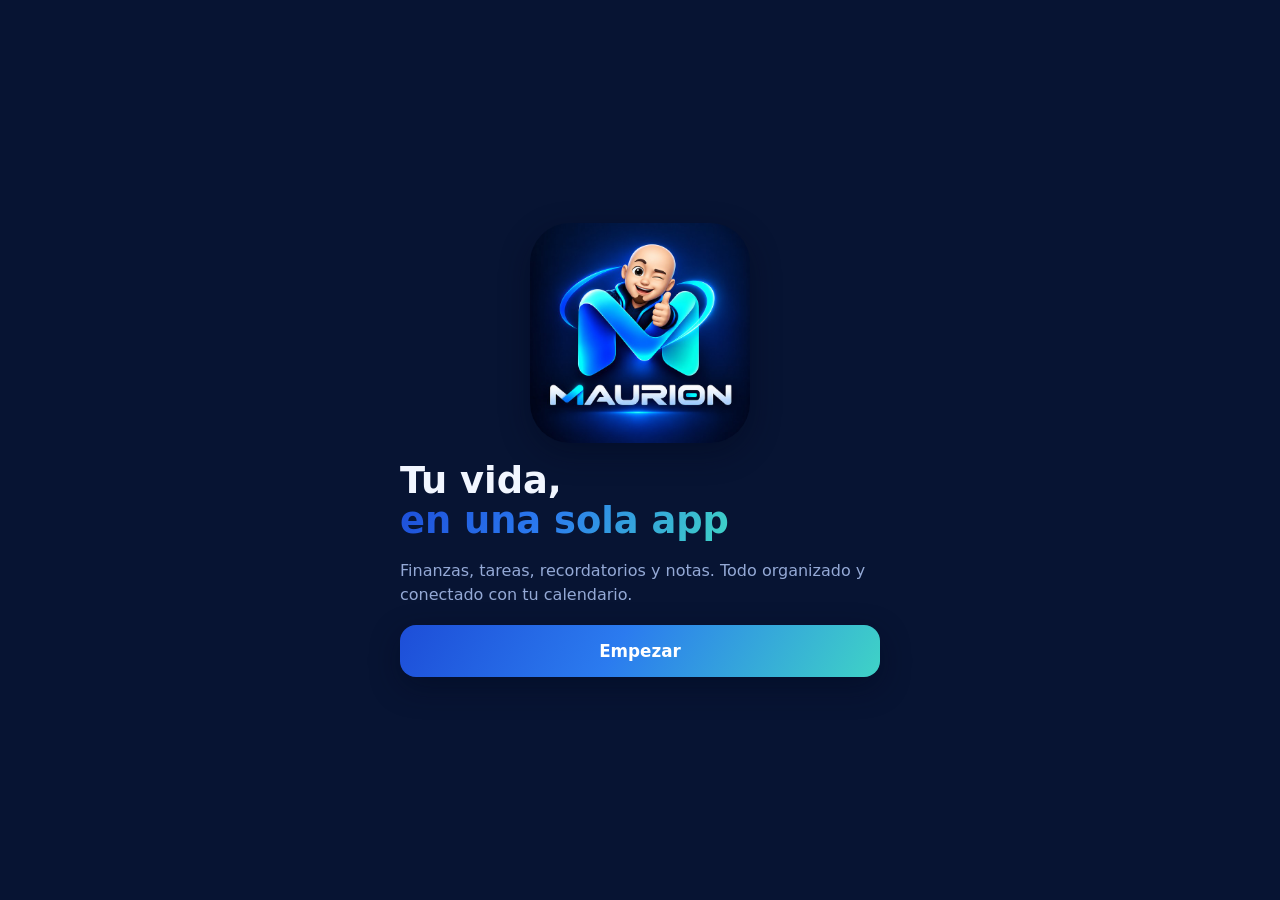
==== commit cfd53c8b: "Rename app to MAURION and use the owner's logo Home-screen icons cropped from the provided MAURION a" ====
--- a/presupuesto/index.html
+++ b/presupuesto/index.html
@@ -3,16 +3,15 @@
 <head>
   <meta charset="utf-8">
   <meta name="viewport" content="width=device-width,initial-scale=1,viewport-fit=cover">
-  <title>MAURIX</title>
-  <meta name="description" content="MAURIX: finanzas, tareas, recordatorios y notas en una sola app.">
+  <title>MAURION</title>
+  <meta name="description" content="MAURION: finanzas, tareas, recordatorios y notas en una sola app.">
   <meta name="theme-color" content="#071433">
   <meta name="apple-mobile-web-app-capable" content="yes">
   <meta name="mobile-web-app-capable" content="yes">
   <meta name="apple-mobile-web-app-status-bar-style" content="black-translucent">
-  <meta name="apple-mobile-web-app-title" content="MAURIX">
-  <meta name="application-name" content="MAURIX">
+  <meta name="apple-mobile-web-app-title" content="MAURION">
+  <meta name="application-name" content="MAURION">
   <link rel="manifest" href="manifest.webmanifest">
-  <link rel="icon" href="icons/icon.svg" type="image/svg+xml">
   <link rel="icon" href="icons/icon-192.png" type="image/png" sizes="192x192">
   <link rel="apple-touch-icon" sizes="180x180" href="icons/apple-touch-icon.png">
   <link rel="stylesheet" href="styles.css">
@@ -21,8 +20,7 @@
   <!-- ============ BIENVENIDA ============ -->
   <div class="onboarding" id="onboarding" hidden>
     <div class="ob-step active" data-step="0">
-      <div class="ob-logo"><img src="icons/icon.svg" alt=""></div>
-      <span class="wordmark">MAURIX</span>
+      <div class="ob-logo"><img src="icons/logo-maurion.jpg" alt="MAURION"></div>
       <h1>Tu vida,<br><span class="grad-text">en una sola app</span></h1>
       <p>Finanzas, tareas, recordatorios y notas. Todo organizado y conectado con tu calendario.</p>
       <button class="btn primary big" data-ob-next>Empezar</button>
@@ -54,7 +52,7 @@
   <!-- ============ ENCABEZADO ============ -->
   <header class="appbar">
     <div class="hello">
-      <div class="avatar" id="avatar">M</div>
+      <div class="avatar photo" id="avatar"></div>
       <div>
         <small id="helloTime">Hola</small>
         <strong id="helloName">Mauricio</strong>
@@ -275,7 +273,7 @@
       <button class="back" data-goto="hub">‹ Volver</button>
 
       <div class="card profile">
-        <div class="avatar big" id="avatarBig">M</div>
+        <div class="avatar big photo" id="avatarBig"></div>
         <div class="field grow">
           <label for="profileName">Tu nombre</label>
           <input id="profileName" maxlength="30">
@@ -322,7 +320,7 @@
         </div>
       </div>
 
-      <p class="about"><span class="wordmark small">MAURIX</span><br>Hecha para Mauricio</p>
+      <p class="about"><img src="icons/logo-maurion.jpg" alt="MAURION" class="about-logo"><br>Hecha para Mauricio</p>
     </section>
   </main>
 
--- a/presupuesto/styles.css
+++ b/presupuesto/styles.css
@@ -548,7 +548,7 @@
 .ob-step h1 { font-size: 2.3rem; line-height: 1.1; }
 .ob-step h2 { font-size: 1.6rem; }
 .ob-step p { color: var(--muted); margin: 0; line-height: 1.5; }
-.ob-logo img { width: 92px; height: 92px; border-radius: 26px; box-shadow: var(--shadow); }
+.ob-logo img { width: 220px; height: 220px; border-radius: 40px; box-shadow: var(--shadow); display: block; margin: 0 auto; }
 .ob-count { color: var(--muted); font-size: 0.85rem; font-weight: 600; }
 .ob-input { font-size: 1.4rem; padding: 16px; font-weight: 700; }
 .ob-options { display: flex; flex-direction: column; gap: 8px; }
@@ -585,7 +585,7 @@
 }
 .toast.show { opacity: 1; transform: translateX(-50%) translateY(0); }
 
-/* ===================== MAURIX: hub y módulos ===================== */
+/* ===================== MAURION: hub y módulos ===================== */
 .mt { margin-top: 10px; }
 .subview { display: none; flex-direction: column; gap: 14px; }
 .subview.active { display: flex; animation: fade-in .25s ease; }
@@ -725,3 +725,6 @@
 .empty-block { grid-column: 1 / -1; text-align: center; color: var(--muted); padding: 28px 10px; font-size: 0.92rem; background: var(--surface); border: 1px dashed var(--border); border-radius: 18px; }
 
 #taskGroups, #remGroups { display: flex; flex-direction: column; gap: 14px; }
+
+.avatar.photo { background: url(icons/icon-192.png) 50% 12% / 210% no-repeat, #0a1d52; border: 2px solid var(--accent); }
+.about-logo { width: 120px; height: 120px; border-radius: 26px; margin-bottom: 4px; }
